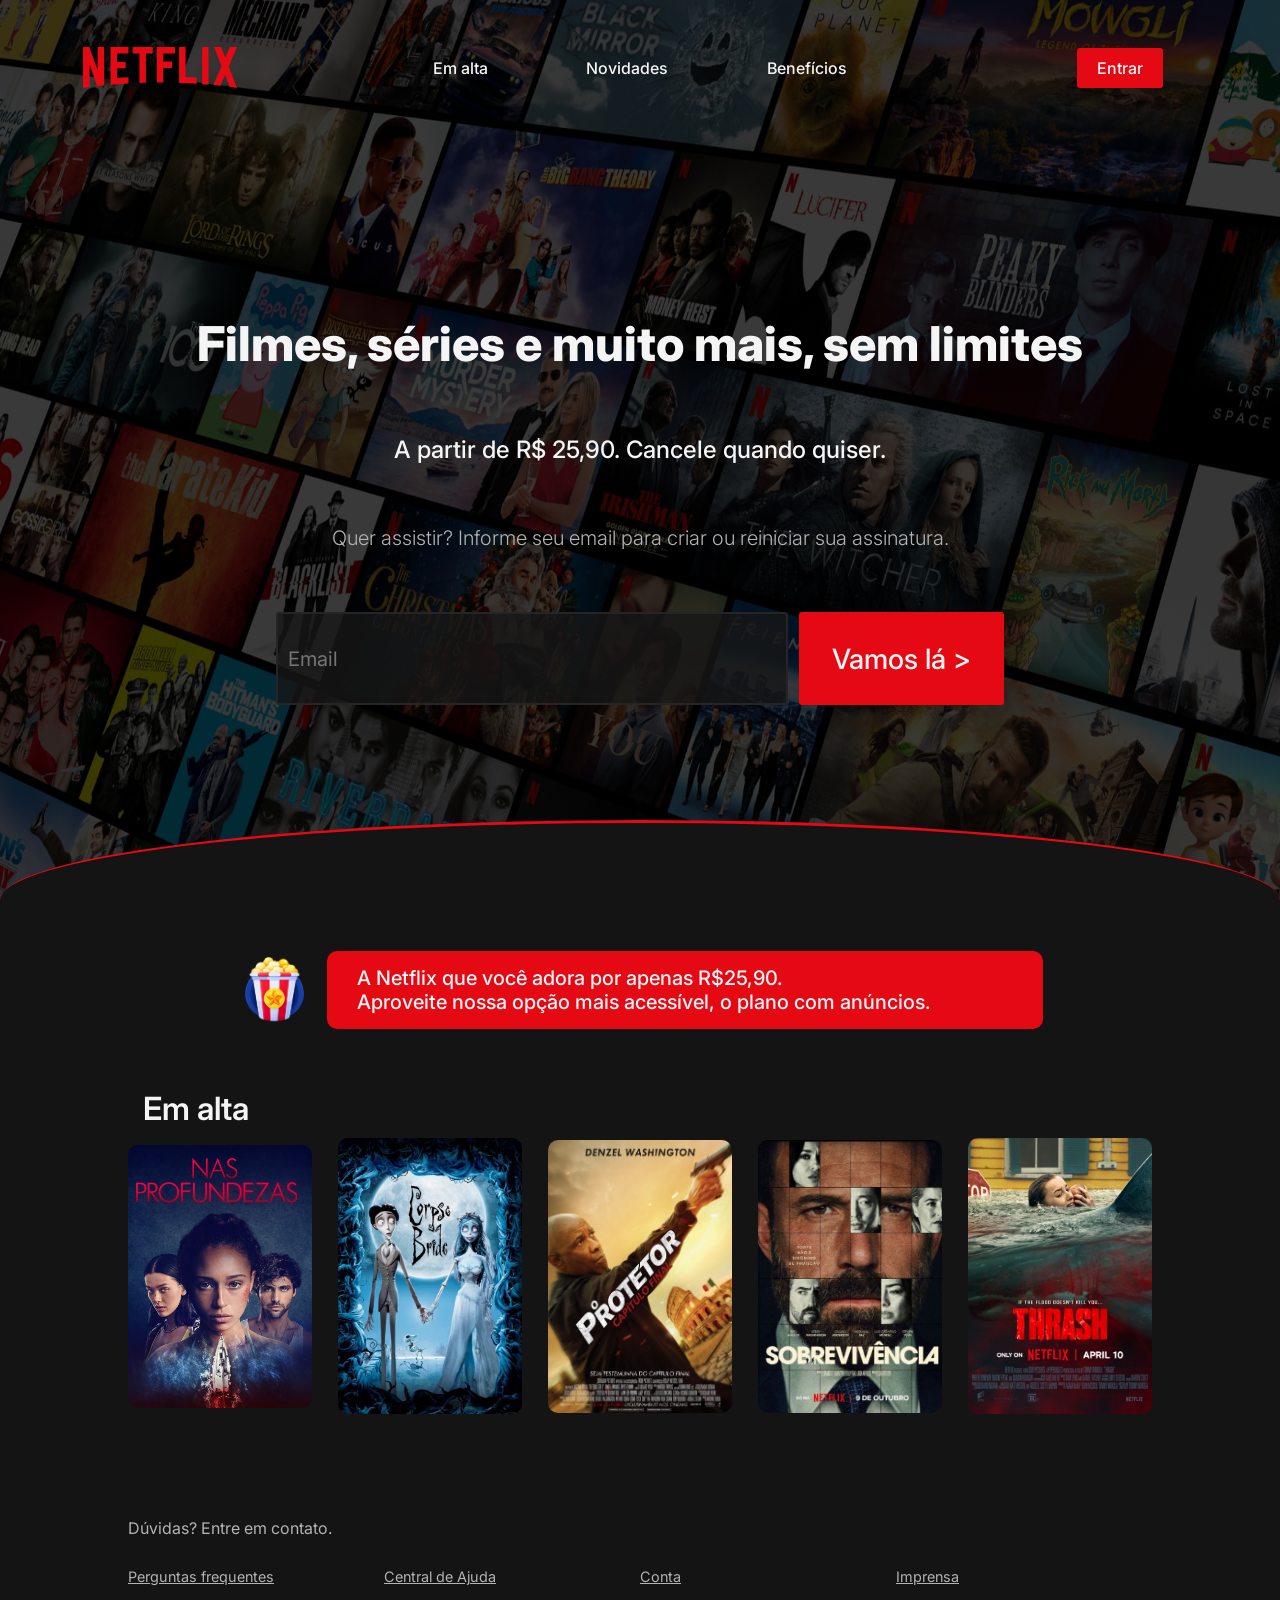
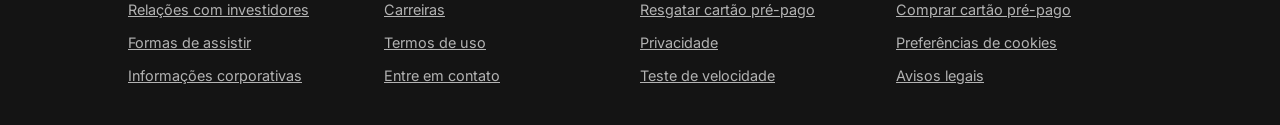
==== index.html @ dd80a3aa "feat: feita alterações na página home" ====
<!DOCTYPE html>
<html lang="pt-BR">
<head>
    <meta charset="UTF-8">
    <meta name="viewport" content="width=device-width, initial-scale=1.0">
    <link rel="stylesheet" href="/css/style.css">
    <link rel="preconnect" href="https://fonts.googleapis.com">
    <link rel="preconnect" href="https://fonts.gstatic.com" crossorigin>
    <link href="https://fonts.googleapis.com/css2?family=Inter:ital,opsz,wght@0,14..32,100..900;1,14..32,100..900&display=swap" rel="stylesheet">
    <title>Netflix - Filmes e séries online</title>
</head>
<body>
    <header>

            <!-- Logo da Netflix-->
            <a class="logo-netflix" href="/index.html">
                <img src="/assets/icons/logo-netflix.svg" alt="Netflix">
            </a>

            <!-- Seções da página -->
            <nav class="menu-de-navegacao">
                <ul>
                    <li>
                        <a class="fonte-inter" href="#em-alta">
                            Em alta
                        </a>
                    </li>
                    <li>
                        <a class="fonte-inter" href="#novidades">
                            Novidades
                        </a>
                    </li>
                    <li>
                        <a class="fonte-inter" href="#beneficios">
                            Benefícios
                        </a>
                    </li>
                </ul>
            </nav>

            <!-- Botão entrar-->
            <div class="entrar">
                <a class="fonte-inter" href="/pages/login.html">Entrar</a>
            </div>

    </header>

    <main>
        <section class="hero-section">

            <h1 class="fonte-inter">
                Filmes, séries e muito mais, sem limites
            </h1>

            <p class="fonte-inter hero-section__preco">
                A partir de R$ 25,90. Cancele quando quiser.
            </p>

            <p class="fonte-inter hero-section__chamada">
                Quer assistir? Informe seu email para criar ou reiniciar sua assinatura.
            </p>

            <form class="login">
                <input class="campo-email" type="email" aria-label="Email" placeholder="Email">
                <button class="campo-botao" type="submit">Vamos lá &gt;</button>
            </form>

        </section>

        <section id="em-alta">

            <div class="promocao">
                <img class="promocao__icon" src="/assets/images/pipoca.png" alt="">
                
                <div class="promocao__preco">
                    <p class="fonte-inter">
                        A Netflix que você adora por apenas R$25,90.
                    </p>
                    <p class="fonte-inter">
                        Aproveite nossa opção mais acessível, o plano com anúncios.
                    </p>
                </div>

            </div>

            <div class="filmes">

                <h2 class="fonte-inter"> 
                    Em alta
                </h2>

                <ul class="lista-filmes">

                    <li class="lista-filmes__filme">
                        <img src="/assets/images/nas-profundezas.jpg" alt="Nas Profundezas">
                    </li>

                    <li class="lista-filmes__filme">
                        <img src="/assets/images/noiva-cadaver.webp" alt="A Noiva Cadáver">
                    </li>

                    <li class="lista-filmes__filme">
                        <img src="/assets/images/o-protetor.jpg" alt="O Protetor">
                    </li>

                    <li class="lista-filmes__filme">
                        <img src="/assets/images/sobrevivencia.jpeg" alt="Sobrevivência">
                    </li>

                    <li class="lista-filmes__filme">
                        <img src="/assets/images/thrash.jpg" alt="Thrash">
                    </li>
                    
                </ul>

            </div>
        </section>
    </main>

    <footer class="rodape">

        <p class="fonte-inter rodape__contato">
            Dúvidas? Entre em contato.
        </p>

        <ul class="rodape__links">
            <li><a class="fonte-inter" href="">Perguntas frequentes</a></li>
            <li><a class="fonte-inter" href="">Central de Ajuda</a></li>
            <li><a class="fonte-inter" href="">Conta</a></li>
            <li><a class="fonte-inter" href="">Imprensa</a></li>
            <li><a class="fonte-inter" href="">Relações com investidores</a></li>
            <li><a class="fonte-inter" href="">Carreiras</a></li>
            <li><a class="fonte-inter" href="">Resgatar cartão pré-pago</a></li>
            <li><a class="fonte-inter" href="">Comprar cartão pré-pago</a></li>
            <li><a class="fonte-inter" href="">Formas de assistir</a></li>
            <li><a class="fonte-inter" href="">Termos de uso</a></li>
            <li><a class="fonte-inter" href="">Privacidade</a></li>
            <li><a class="fonte-inter" href="">Preferências de cookies</a></li>
            <li><a class="fonte-inter" href="">Informações corporativas</a></li>
            <li><a class="fonte-inter" href="">Entre em contato</a></li>
            <li><a class="fonte-inter" href="">Teste de velocidade</a></li>
            <li><a class="fonte-inter" href="">Avisos legais</a></li>
        </ul>

    </footer>
</body>
</html>
---- css/style.css ----
* {
    margin: 0;
    padding: 0;
    box-sizing: border-box;
}

body {
    /* Dimensões */
    min-height: 100vh;

    /* Estilos */
    background-color: rgba(20, 20, 20, 1);
    background-image: linear-gradient(rgba(0, 0, 0, 0.7), rgba(0, 0, 0, 0.7)), url(/assets/images/imagem-fundo-principal.jpg);
    background-size: 100% 100vh;
    background-position: top;
    background-repeat: no-repeat;
}

.fonte-inter {
  font-family: "Inter", sans-serif;
  font-optical-sizing: auto;
  font-style: normal;
}


/* ===== Header ===== */

header {
    /* Dimensões */
    width: 100%;
    height: 15vh;

    /* Posicionamento */
    display: flex;
    flex-direction: row;
    justify-content: space-around;
    align-items: center;

    /* Estilos */
    background-color: transparent

}

.logo-netflix {
    /* Dimensões */
    width: 15%;
    height: 100%;

    /* Posicionamento */
    display: flex;
    justify-content: center;
    align-items: center;

    /* Estilos */
    background-color: transparent
}

.logo-netflix img {
    /* Dimensões */
    width: 80%;
    height: 100%;
    object-fit: contain;
}

.menu-de-navegacao {
    /* Dimensões */
    width: 40%;
    height: 100%;

    /* Estilos */
    background-color: transparent
}

.menu-de-navegacao ul {
    /* Dimensões */
    width: 100%;
    height: 100%;

    /* Posicionamneto */
    display: flex;
    flex-direction: row;
    justify-content: space-around;
    align-items: center;

    /* Estilos */
    list-style: none;
}

.menu-de-navegacao li {
    /* Dimensões */
    width: auto;
    height: 50%;
    padding: 10px;

    /* Posicionamneto */
    display: flex;
    align-items: center;

    /* Estilos */
    border-radius: 3px;
    transition: background-color 0.5s ease;
}

.menu-de-navegacao a {
    /* Textos */
    text-decoration: none;
    color: #F5F5F5;
    font-weight: 500;

}
.menu-de-navegacao li:hover {
    /* Estilos */
    background-color: #F5F5F5;
}

.menu-de-navegacao li:hover a {
    /* Estilos */
    color: #E50914; 
}

.entrar {
    /* Dimensões */
    width: 15%;
    height: 100%;

    /* Posicionamento */
    display: flex;
    justify-content: center;
    align-items: center;

    /* Estilos */
    background-color: transparent
}

.entrar a {
    /* Dimensões */
    padding: 10px 20px;

    /* Textos */
    text-decoration: none;
    color: #F5F5F5;
    font-weight: 500;

    /* Estilos */
    border-radius: 3px;

    background-color: #E50914;
    transition: background-color 0.5s ease;
}

.entrar a:hover {
    background-color: #B80710;
}

/* ===== Main ===== */

/* hero-section */

.hero-section {
    /* Dimensões */
    width: 80%;
    height: 85vh;
    margin: 0 10%;
    padding: 5% 0 80px 0;

    /* Posicionamento */
    display: flex;
    flex-direction: column;
    justify-content: center;
    align-items: center;
    gap: 10%;
}

.hero-section h1 {
    /* Textos */
    font-size: 3em;
    text-align: justify;
    color: #F5F5F5;
    font-weight: 800;
}

.hero-section__preco {
    /* Textos */
    font-size: 1.5em;
    text-align: justify;
    color: #F5F5F5;
    font-weight: 500;
}

.hero-section__chamada {
    /* Textos */
    font-size: 1.25em;
    text-align: justify;
    color: #B3B3B3;
    font-weight: 300;
}

.login {
    /* Dimensões */
    width: 100%;
    height: 15%;
    margin: 0 10%;

    /* Posicionamento */
    display: flex;
    flex-direction: row;
    align-items: center;
    justify-content: center;
    gap: 1%;

}

.campo-email {
    /* Dimensões*/
    width: 50%;
    height: 100%;
    padding: 10px;

    /* Textos */
    font-family: "Inter", sans-serif;
    font-optical-sizing: auto;
    font-style: normal;
    font-size: 1.25em;
    color: #F5F5F5;


    /* Estilos */
    background-color: rgba(23, 23, 23, 0.811);
    border-radius: 3px;
    border: solid 2px rgb(37, 37, 37); 
}

.campo-botao {
    /* Dimensões*/
    width: 20%;
    height: 100%;
    padding: 10px;

    /* Textos */
    font-family: "Inter", sans-serif;
    font-optical-sizing: auto;
    font-style: normal;
    font-size: 1.75em;
    font-weight: 500;
    color: #F5F5F5;

    /* Estilos */
    background-color: #E50914;
    border-radius: 3px;
    border: none;
    cursor: pointer;
    transition: background-color 0.5s ease;
}

.campo-botao:hover {
    background-color: #B80710;
}

/* em-alta */
#em-alta {
    /* Dimensões */
    width: 100%;
    height: 100%;
    margin-top: -80px;
    padding-top: 10%;

    /* Posicionamento */
    display: flex;
    flex-direction: column;
    align-items: center;
    gap: 15%;

    /* Estilos */
    background-color: rgba(20, 20, 20, 1);
    border-radius: 50% 50% 0 0 / 80px 80px 0 0;
    border-top: 3px solid #E50914;
}

.promocao {
    /* Dimensões */
    width: 80%;
    height: 20%;
    margin-bottom: 50px;

    /* Posicionamento */
    display: flex;
    flex-direction: row;
    justify-content: center;
    align-items: center;
    gap: 15px;

    /* Estilos */
    transition: transform 0.5s ease, background-color 0.5s ease;
    border: none;
}

.promocao:hover {
    /* Estilos */
    transform: scale(1.10);
}

.promocao:hover .promocao__preco{
    background-color: #B80710;
}

.promocao__icon {
    /* Dimesnões */
    width: 75px;
    height: auto;
    object-fit: contain;
}

.promocao__preco {
    /* Dimensões */
    width: 70%;
    height: 100%;
    padding: 15px 30px;

    /* Textos */
    font-size: 1.25em;
    font-weight: 500;
    color: #F5F5F5;

    /* Estilos */
    transition: background-color 0.5s ease;
    border-radius: 10px;
    background-color: #E50914;
}

.filmes {
    /* Dimensões */
    width: 80%;
    height: 70%;

    /* Posicionamento */
    display: flex;
    flex-direction: column;
    justify-content: space-between; 
}

.filmes h2 {
    /* Dimensões */
    padding: 10px 15px;

    /* Textos */
    font-size: 2em;
    font-weight: 600;
    color: #F5F5F5;
}

.lista-filmes {
    /* Dimensões */
    width: 100%;
    height: 75%;
    margin-bottom: 20px;

    /* Posicionamento*/
    display: flex;
    flex-direction: row;
    justify-content: space-between;
    align-items: center;

    /* Estilos */
    list-style: none;
}

.lista-filmes__filme {
    /* Dimensões */
    width: 18%;
    height: 100%;

    /* Estilos */
    border-radius: 3px;
    transition: transform 0.5s ease, box-shadow 0.5s ease;
}

.lista-filmes__filme img {
    /* Dimensões */
    width: 100%;
    height: 100%;
    object-fit: cover;

    /* Estilos*/
    border-radius: 10px;
    transition: transform 0.5s ease;
}

.lista-filmes__filme:hover {
    /* Estilos */
    transform: scale(1.10);
    box-shadow: 0 10px 20px rgba(0, 0, 0, 0.5);
}

/* ===== Footer ===== */

.rodape {
    /* Dimensões */
    width: 100%;
    padding: 80px 10% 40px 10%;

    /* Posicionamento */
    display: flex;
    flex-direction: column;
    gap: 30px;

    /* Estilos */
    background-color: rgba(20, 20, 20, 1);
}

.rodape__contato {
    /* Textos */
    font-size: 1em;
    color: #B3B3B3;
}

.rodape__links {
    /* Dimensões */
    width: 100%;

    /* Posicionamento */
    display: flex;
    flex-direction: row;
    flex-wrap: wrap;
    row-gap: 15px;

    /* Estilos */
    list-style: none;
}

.rodape__links li {
    /* Dimensões */
    width: 25%;
}

.rodape__links a {
    /* Textos */
    font-size: 0.9em;
    text-decoration: underline;
    color: #B3B3B3;
    transition: color 0.5s ease;
}

.rodape__links a:hover {
    /* Estilos */
    color: #F5F5F5;
}
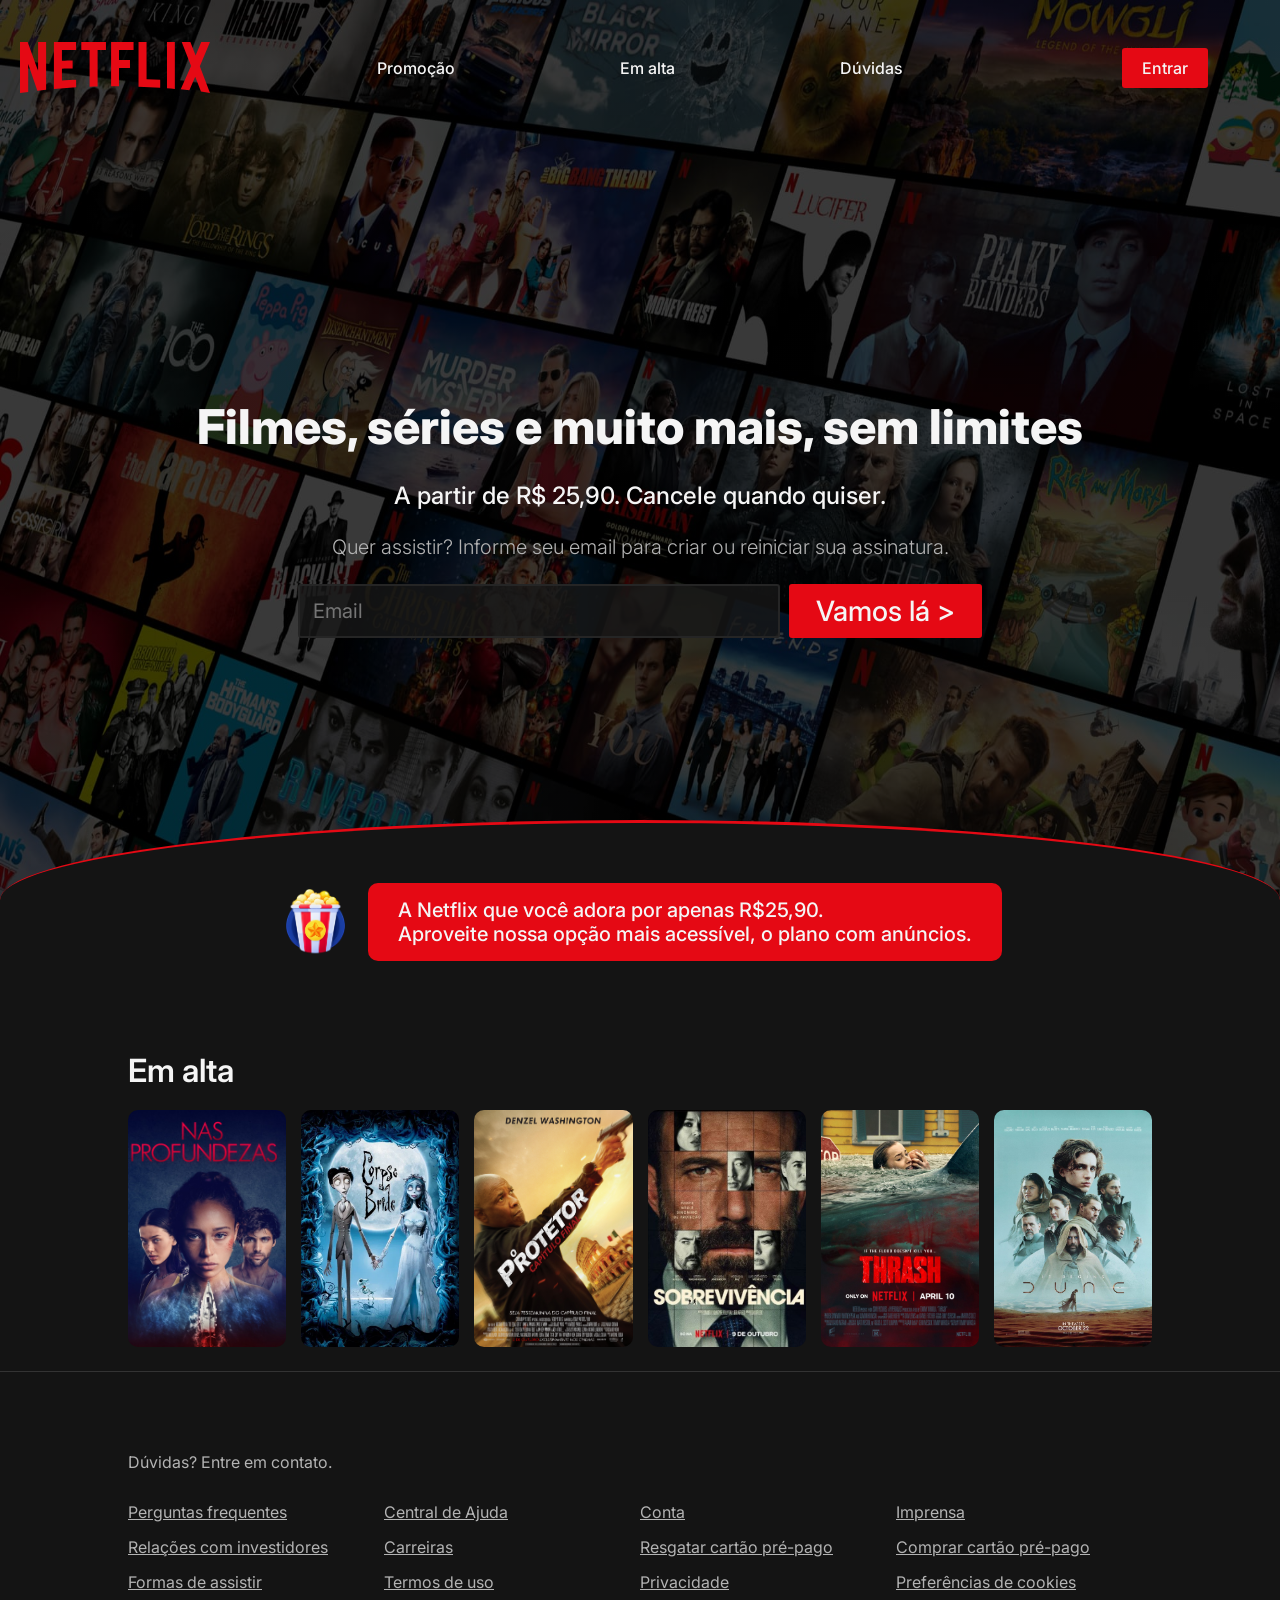
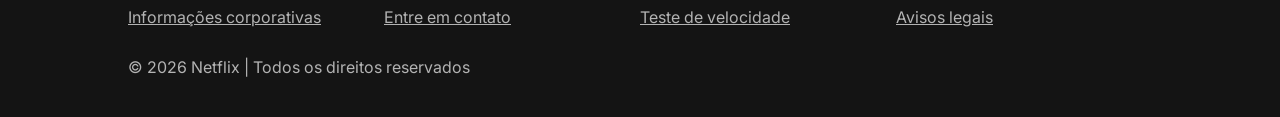
==== commit 3b34aace: "feat: revisão no index e login" ====
--- a/index.html
+++ b/index.html
@@ -3,36 +3,37 @@
 <head>
     <meta charset="UTF-8">
     <meta name="viewport" content="width=device-width, initial-scale=1.0">
-    <link rel="stylesheet" href="/css/style.css">
+    <link rel="stylesheet" href="css/base.css">
+    <link rel="stylesheet" href="css/style.css">
     <link rel="preconnect" href="https://fonts.googleapis.com">
     <link rel="preconnect" href="https://fonts.gstatic.com" crossorigin>
     <link href="https://fonts.googleapis.com/css2?family=Inter:ital,opsz,wght@0,14..32,100..900;1,14..32,100..900&display=swap" rel="stylesheet">
-    <title>Netflix - Filmes e séries online</title>
+    <title>Netflix | Filmes e séries online</title>
 </head>
 <body>
     <header>
 
             <!-- Logo da Netflix-->
-            <a class="logo-netflix" href="/index.html">
-                <img src="/assets/icons/logo-netflix.svg" alt="Netflix">
+            <a class="logo-netflix" href="index.html">
+                <img src="assets/icons/logo-netflix.svg" alt="Netflix">
             </a>
 
             <!-- Seções da página -->
             <nav class="menu-de-navegacao">
                 <ul>
                     <li>
+                        <a class="fonte-inter" href="#promocao">
+                            Promoção
+                        </a>
+                    </li>
+                    <li>
                         <a class="fonte-inter" href="#em-alta">
                             Em alta
                         </a>
                     </li>
                     <li>
-                        <a class="fonte-inter" href="#novidades">
-                            Novidades
-                        </a>
-                    </li>
-                    <li>
-                        <a class="fonte-inter" href="#beneficios">
-                            Benefícios
+                        <a class="fonte-inter" href="#duvidas">
+                            Dúvidas
                         </a>
                     </li>
                 </ul>
@@ -40,7 +41,7 @@
 
             <!-- Botão entrar-->
             <div class="entrar">
-                <a class="fonte-inter" href="/pages/login.html">Entrar</a>
+                <a class="fonte-inter" href="pages/login.html">Entrar</a>
             </div>
 
     </header>
@@ -67,9 +68,9 @@
 
         </section>
 
-        <section id="em-alta">
+        <section class="catalogo">
 
-            <div class="promocao">
+            <div class="promocao" id="promocao">
                 <img class="promocao__icon" src="/assets/images/pipoca.png" alt="">
                 
                 <div class="promocao__preco">
@@ -83,7 +84,7 @@
 
             </div>
 
-            <div class="filmes">
+            <div class="filmes" id="em-alta">
 
                 <h2 class="fonte-inter"> 
                     Em alta
@@ -92,23 +93,27 @@
                 <ul class="lista-filmes">
 
                     <li class="lista-filmes__filme">
-                        <img src="/assets/images/nas-profundezas.jpg" alt="Nas Profundezas">
+                        <img src="/assets/images/poster-vertical/nas-profundezas.jpg" alt="Nas Profundezas">
                     </li>
 
                     <li class="lista-filmes__filme">
-                        <img src="/assets/images/noiva-cadaver.webp" alt="A Noiva Cadáver">
+                        <img src="/assets/images/poster-vertical/noiva-cadaver.webp" alt="A Noiva Cadáver">
                     </li>
 
                     <li class="lista-filmes__filme">
-                        <img src="/assets/images/o-protetor.jpg" alt="O Protetor">
+                        <img src="/assets/images/poster-vertical/o-protetor.jpg" alt="O Protetor">
                     </li>
 
                     <li class="lista-filmes__filme">
-                        <img src="/assets/images/sobrevivencia.jpeg" alt="Sobrevivência">
+                        <img src="/assets/images/poster-vertical/sobrevivencia.jpeg" alt="Sobrevivência">
                     </li>
 
                     <li class="lista-filmes__filme">
-                        <img src="/assets/images/thrash.jpg" alt="Thrash">
+                        <img src="/assets/images/poster-vertical/thrash.jpg" alt="Thrash">
+                    </li>
+
+                    <li class="lista-filmes__filme">
+                        <img src="/assets/images/poster-vertical/duna.jpeg" alt="Duna">
                     </li>
                     
                 </ul>
@@ -117,30 +122,32 @@
         </section>
     </main>
 
-    <footer class="rodape">
+    <footer class="rodape" id="duvidas">
 
         <p class="fonte-inter rodape__contato">
             Dúvidas? Entre em contato.
         </p>
 
         <ul class="rodape__links">
-            <li><a class="fonte-inter" href="">Perguntas frequentes</a></li>
-            <li><a class="fonte-inter" href="">Central de Ajuda</a></li>
-            <li><a class="fonte-inter" href="">Conta</a></li>
-            <li><a class="fonte-inter" href="">Imprensa</a></li>
-            <li><a class="fonte-inter" href="">Relações com investidores</a></li>
-            <li><a class="fonte-inter" href="">Carreiras</a></li>
-            <li><a class="fonte-inter" href="">Resgatar cartão pré-pago</a></li>
-            <li><a class="fonte-inter" href="">Comprar cartão pré-pago</a></li>
-            <li><a class="fonte-inter" href="">Formas de assistir</a></li>
-            <li><a class="fonte-inter" href="">Termos de uso</a></li>
-            <li><a class="fonte-inter" href="">Privacidade</a></li>
-            <li><a class="fonte-inter" href="">Preferências de cookies</a></li>
-            <li><a class="fonte-inter" href="">Informações corporativas</a></li>
-            <li><a class="fonte-inter" href="">Entre em contato</a></li>
-            <li><a class="fonte-inter" href="">Teste de velocidade</a></li>
-            <li><a class="fonte-inter" href="">Avisos legais</a></li>
+            <li><a class="fonte-inter" href="#">Perguntas frequentes</a></li>
+            <li><a class="fonte-inter" href="#">Central de Ajuda</a></li>
+            <li><a class="fonte-inter" href="#">Conta</a></li>
+            <li><a class="fonte-inter" href="#">Imprensa</a></li>
+            <li><a class="fonte-inter" href="#">Relações com investidores</a></li>
+            <li><a class="fonte-inter" href="#">Carreiras</a></li>
+            <li><a class="fonte-inter" href="#">Resgatar cartão pré-pago</a></li>
+            <li><a class="fonte-inter" href="#">Comprar cartão pré-pago</a></li>
+            <li><a class="fonte-inter" href="#">Formas de assistir</a></li>
+            <li><a class="fonte-inter" href="#">Termos de uso</a></li>
+            <li><a class="fonte-inter" href="#">Privacidade</a></li>
+            <li><a class="fonte-inter" href="#">Preferências de cookies</a></li>
+            <li><a class="fonte-inter" href="#">Informações corporativas</a></li>
+            <li><a class="fonte-inter" href="#">Entre em contato</a></li>
+            <li><a class="fonte-inter" href="#">Teste de velocidade</a></li>
+            <li><a class="fonte-inter" href="#">Avisos legais</a></li>
         </ul>
+
+        <p class="fonte-inter rodape__copyright">© 2026 Netflix | Todos os direitos reservados</p>
 
     </footer>
 </body>
--- a/css/base.css
+++ b/css/base.css
@@ -0,0 +1,155 @@
+/* ===== Reset ===== */
+
+* {
+    margin: 0;
+    padding: 0;
+    box-sizing: border-box;
+}
+
+/* ===== Corpo da página ===== */
+
+body {
+    /* Textos */
+    font-family: "Inter", sans-serif;
+    font-optical-sizing: auto;
+    color: #F5F5F5;
+
+    /* Estilos */
+    background-color: #141414;
+}
+
+/* ===== Logo (usada no header de todas as páginas) ===== */
+
+.logo-netflix {
+    /* Dimensões */
+    width: 18%;
+    height: 100%;
+    padding: 30px 20px;
+
+    /* Posicionamento */
+    display: flex;
+    justify-content: center;
+    align-items: center;
+
+    /* Estilos */
+    background-color: transparent;
+}
+
+.logo-netflix img {
+    /* Dimensões */
+    width: 100%;
+    height: 100%;
+    object-fit: contain;
+}
+
+/* ===== Botões ===== */
+
+.botao {
+    /* Dimensões */
+    padding: 12px 20px;
+
+    /* Textos */
+    font-family: inherit;
+    font-size: 1rem;
+    font-weight: 600;
+    text-align: center;
+    text-decoration: none;
+    color: #F5F5F5;
+
+    /* Estilos */
+    border: none;
+    border-radius: 5px;
+    cursor: pointer;
+    transition: background-color 0.3s ease;
+}
+
+.botao--vermelho {
+    background-color: #E50914;
+}
+
+.botao--vermelho:hover {
+    background-color: #B80710;
+}
+
+.botao--cinza {
+    background-color: rgba(113, 113, 113, 0.6);
+}
+
+.botao--cinza:hover {
+    background-color: rgba(198, 197, 197, 0.6);
+}
+
+/* ===== Campos de formulário ===== */
+
+.campo {
+    /* Dimensões */
+    padding: 12px 10px;
+
+    /* Textos */
+    font-family: inherit;
+    font-size: 1rem;
+    color: #F5F5F5;
+
+    /* Estilos */
+    background-color: transparent;
+    border: solid 2px rgb(37, 37, 37);
+    border-radius: 5px;
+    transition: border-color 0.3s ease;
+}
+
+.campo:focus {
+    border-color: #F5F5F5;
+}
+
+/* ===== Rodapé ===== */
+
+.rodape {
+    /* Dimensões */
+    padding: 80px 10% 40px 10%;
+
+    /* Posicionamento */
+    display: flex;
+    flex-direction: column;
+    gap: 30px;
+
+    /* Estilos */
+    background-color: #141414;
+    border-top: 1px solid #333333;
+}
+
+.rodape__contato,
+.rodape__copyright {
+    /* Textos */
+    font-size: 1rem;
+    color: #B3B3B3;
+}
+
+.rodape__links {
+    /* Posicionamento */
+    display: flex;
+    flex-wrap: wrap;
+    row-gap: 15px;
+
+    /* Estilos */
+    list-style: none;
+}
+
+.rodape__links li {
+    /* Dimensões */
+    width: 25%;
+}
+
+.rodape__links a {
+    /* Textos */
+    font-size: 1rem;
+    color: #B3B3B3;
+
+    /* Estilos */
+    transition: color 0.3s ease;
+}
+
+.rodape__links a:hover,
+.rodape__links a:focus-visible {
+    /* Estilos */
+    color: #F5F5F5;
+}
--- a/css/style.css
+++ b/css/style.css
@@ -2,6 +2,10 @@
     margin: 0;
     padding: 0;
     box-sizing: border-box;
+}
+
+html {
+    scroll-behavior: smooth; /* Rolagem suave */
 }
 
 body {
@@ -33,94 +37,86 @@
     /* Posicionamento */
     display: flex;
     flex-direction: row;
+    justify-content: space-between;
+    align-items: center;
+
+    /* Estilos */
+    background-color: transparent;
+
+}
+
+.logo-netflix {
+    /* Dimensões */
+    width: 18%;
+    height: 100%;
+    padding: 30px 20px;
+
+    /* Posicionamento */
+    display: flex;
+    justify-content: center;
+    align-items: center;
+
+    /* Estilos */
+    background-color: transparent;
+}
+
+.logo-netflix img {
+    /* Dimensões */
+    width: 100%;
+    height: 100%;
+    object-fit: contain;
+}
+
+.menu-de-navegacao {
+    /* Dimensões */
+    width: 54%;
+    height: 100%;
+
+    /* Estilos */
+    background-color: transparent;
+}
+
+.menu-de-navegacao ul {
+    /* Dimensões */
+    width: 100%;
+    height: 100%;
+
+    /* Posicionamneto */
+    display: flex;
+    flex-direction: row;
     justify-content: space-around;
     align-items: center;
 
     /* Estilos */
-    background-color: transparent
-
-}
-
-.logo-netflix {
-    /* Dimensões */
-    width: 15%;
-    height: 100%;
-
-    /* Posicionamento */
-    display: flex;
-    justify-content: center;
-    align-items: center;
-
-    /* Estilos */
-    background-color: transparent
-}
-
-.logo-netflix img {
-    /* Dimensões */
-    width: 80%;
-    height: 100%;
-    object-fit: contain;
-}
-
-.menu-de-navegacao {
-    /* Dimensões */
-    width: 40%;
-    height: 100%;
-
-    /* Estilos */
-    background-color: transparent
-}
-
-.menu-de-navegacao ul {
-    /* Dimensões */
-    width: 100%;
-    height: 100%;
-
-    /* Posicionamneto */
-    display: flex;
-    flex-direction: row;
-    justify-content: space-around;
-    align-items: center;
-
-    /* Estilos */
     list-style: none;
 }
 
-.menu-de-navegacao li {
-    /* Dimensões */
-    width: auto;
-    height: 50%;
+.menu-de-navegacao a {
+    /* Dimensões */
     padding: 10px;
 
-    /* Posicionamneto */
-    display: flex;
-    align-items: center;
-
-    /* Estilos */
+    /* Posicionamento */
+    display: block;
+
+    /* Textos */
+    text-decoration: none;
+    font-weight: 500;
+    
+    /* Estilos*/
+    color: #F5F5F5;
     border-radius: 3px;
     transition: background-color 0.5s ease;
 }
 
-.menu-de-navegacao a {
-    /* Textos */
-    text-decoration: none;
-    color: #F5F5F5;
-    font-weight: 500;
-
-}
-.menu-de-navegacao li:hover {
-    /* Estilos */
+.menu-de-navegacao a:hover {
+    /* Estilos */
+    color: #E50914; 
     background-color: #F5F5F5;
 }
 
-.menu-de-navegacao li:hover a {
-    /* Estilos */
-    color: #E50914; 
-}
-
 .entrar {
     /* Dimensões */
-    width: 15%;
+    width: 18%;
     height: 100%;
 
     /* Posicionamento */
@@ -129,7 +125,7 @@
     align-items: center;
 
     /* Estilos */
-    background-color: transparent
+    background-color: transparent;
 }
 
 .entrar a {
@@ -159,38 +155,35 @@
 .hero-section {
     /* Dimensões */
     width: 80%;
-    height: 85vh;
+    min-height: 85vh;
     margin: 0 10%;
-    padding: 5% 0 80px 0;
+    padding: 50px 30px;
 
     /* Posicionamento */
     display: flex;
     flex-direction: column;
     justify-content: center;
     align-items: center;
-    gap: 10%;
+    gap: 25px;
 }
 
 .hero-section h1 {
     /* Textos */
-    font-size: 3em;
-    text-align: justify;
+    font-size: 3rem; 
     color: #F5F5F5;
     font-weight: 800;
 }
 
 .hero-section__preco {
     /* Textos */
-    font-size: 1.5em;
-    text-align: justify;
+    font-size: 1.5rem;
     color: #F5F5F5;
     font-weight: 500;
 }
 
 .hero-section__chamada {
     /* Textos */
-    font-size: 1.25em;
-    text-align: justify;
+    font-size: 1.25rem;
     color: #B3B3B3;
     font-weight: 300;
 }
@@ -199,7 +192,7 @@
     /* Dimensões */
     width: 100%;
     height: 15%;
-    margin: 0 10%;
+    max-width: 1000px;
 
     /* Posicionamento */
     display: flex;
@@ -214,15 +207,14 @@
     /* Dimensões*/
     width: 50%;
     height: 100%;
-    padding: 10px;
+    padding: 13px;
 
     /* Textos */
     font-family: "Inter", sans-serif;
     font-optical-sizing: auto;
     font-style: normal;
-    font-size: 1.25em;
-    color: #F5F5F5;
-
+    font-size: 1.25rem;
+    color: #F5F5F5;
 
     /* Estilos */
     background-color: rgba(23, 23, 23, 0.811);
@@ -256,19 +248,19 @@
     background-color: #B80710;
 }
 
-/* em-alta */
-#em-alta {
+/* catalogo */
+.catalogo {
     /* Dimensões */
     width: 100%;
     height: 100%;
     margin-top: -80px;
-    padding-top: 10%;
+    padding-top: 60px;
 
     /* Posicionamento */
     display: flex;
     flex-direction: column;
     align-items: center;
-    gap: 15%;
+    gap: 30px;
 
     /* Estilos */
     background-color: rgba(20, 20, 20, 1);
@@ -279,7 +271,6 @@
 .promocao {
     /* Dimensões */
     width: 80%;
-    height: 20%;
     margin-bottom: 50px;
 
     /* Posicionamento */
@@ -291,7 +282,6 @@
 
     /* Estilos */
     transition: transform 0.5s ease, background-color 0.5s ease;
-    border: none;
 }
 
 .promocao:hover {
@@ -312,8 +302,7 @@
 
 .promocao__preco {
     /* Dimensões */
-    width: 70%;
-    height: 100%;
+    display: 1;
     padding: 15px 30px;
 
     /* Textos */
@@ -330,17 +319,16 @@
 .filmes {
     /* Dimensões */
     width: 80%;
-    height: 70%;
 
     /* Posicionamento */
     display: flex;
     flex-direction: column;
-    justify-content: space-between; 
+    gap: 10px;
 }
 
 .filmes h2 {
     /* Dimensões */
-    padding: 10px 15px;
+    padding: 10px 0;
 
     /* Textos */
     font-size: 2em;
@@ -351,14 +339,12 @@
 .lista-filmes {
     /* Dimensões */
     width: 100%;
-    height: 75%;
     margin-bottom: 20px;
 
     /* Posicionamento*/
     display: flex;
     flex-direction: row;
-    justify-content: space-between;
-    align-items: center;
+    gap: 15px;
 
     /* Estilos */
     list-style: none;
@@ -366,23 +352,21 @@
 
 .lista-filmes__filme {
     /* Dimensões */
-    width: 18%;
-    height: 100%;
-
-    /* Estilos */
-    border-radius: 3px;
+    flex: 1;
+
+    /* Estilos */
+    border-radius: 10px;
     transition: transform 0.5s ease, box-shadow 0.5s ease;
 }
 
 .lista-filmes__filme img {
     /* Dimensões */
     width: 100%;
-    height: 100%;
+    aspect-ratio: 2 / 3; /* Gera a dimensão de imagem retrato*/
     object-fit: cover;
 
     /* Estilos*/
     border-radius: 10px;
-    transition: transform 0.5s ease;
 }
 
 .lista-filmes__filme:hover {
@@ -409,7 +393,7 @@
 
 .rodape__contato {
     /* Textos */
-    font-size: 1em;
+    font-size: 1rem;
     color: #B3B3B3;
 }
 
@@ -434,14 +418,21 @@
 
 .rodape__links a {
     /* Textos */
-    font-size: 0.9em;
+    font-size: 1rem;
     text-decoration: underline;
     color: #B3B3B3;
     transition: color 0.5s ease;
 }
 
+.rodape p {
+    /* Textos */
+    font-size: 1rem;
+    color: #B3B3B3;
+    transition: color 0.5s ease;
+}
+
+
 .rodape__links a:hover {
     /* Estilos */
     color: #F5F5F5;
-}
-
+}
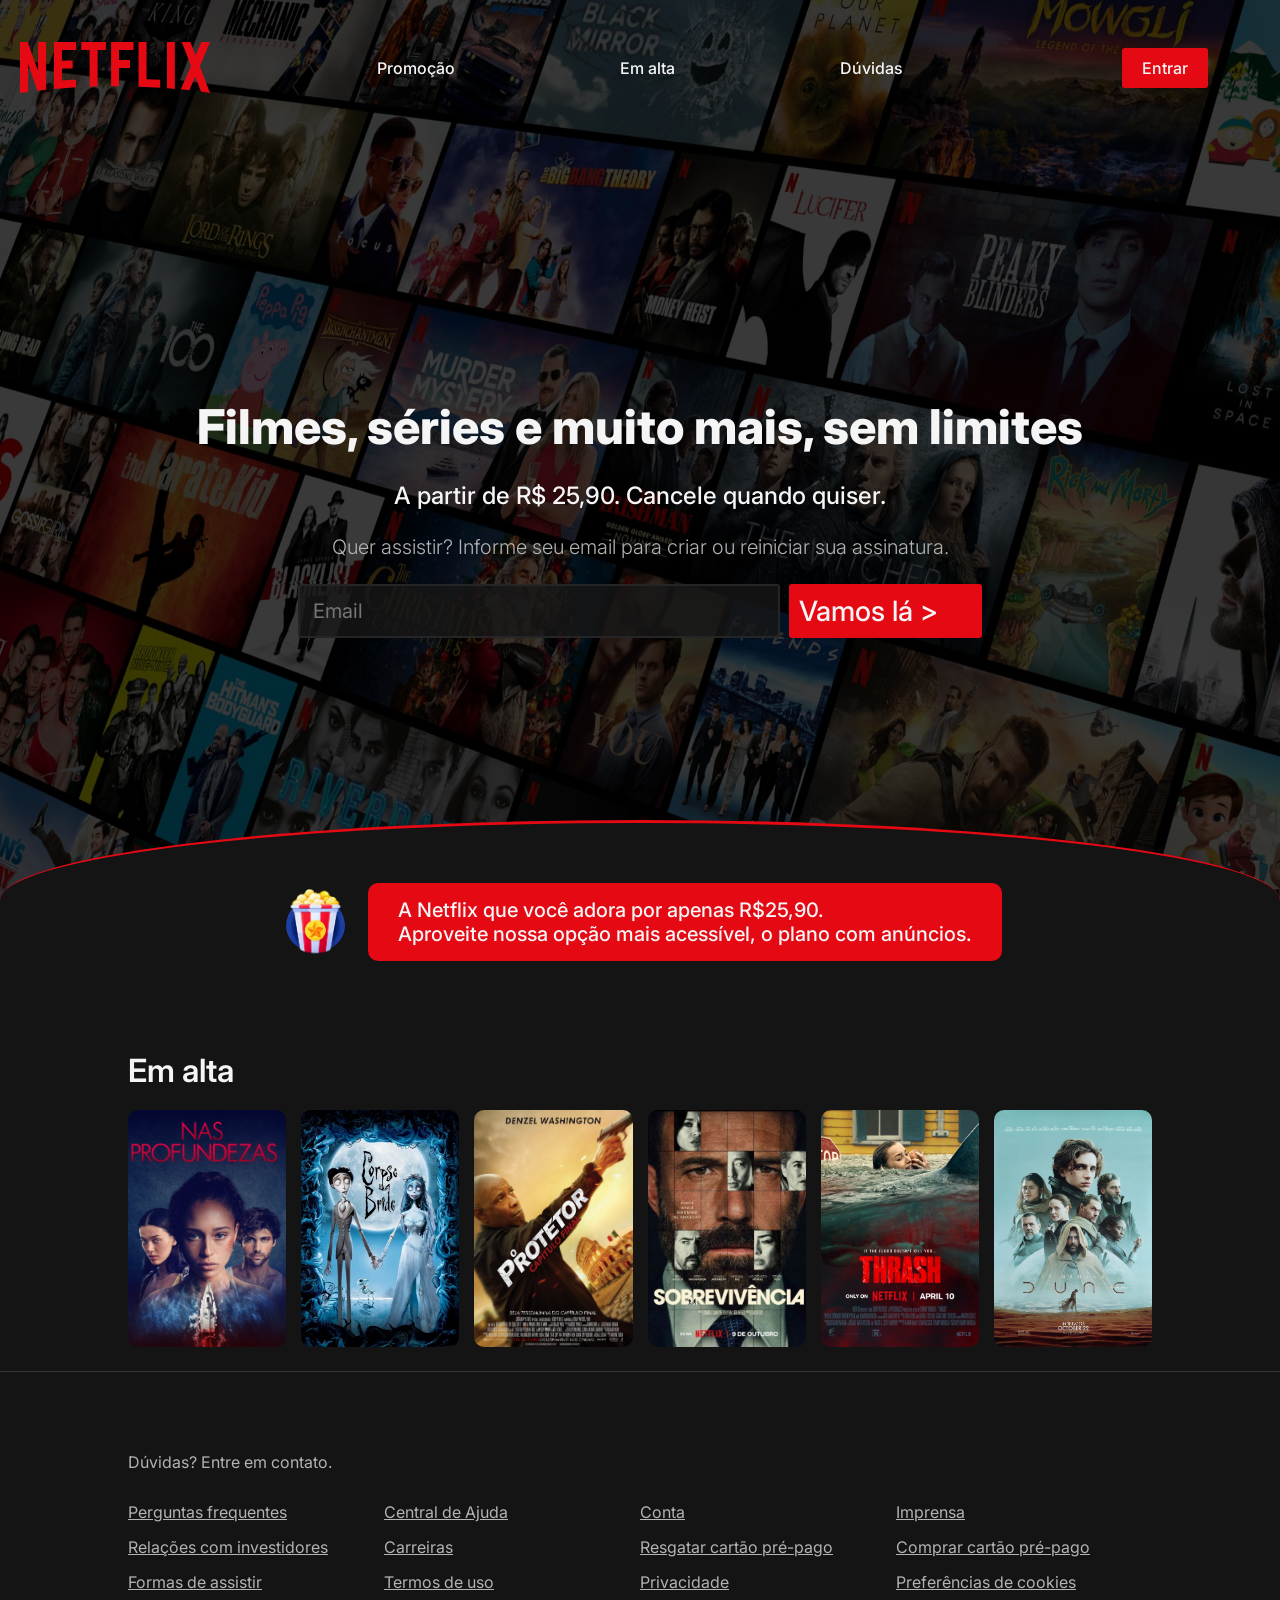
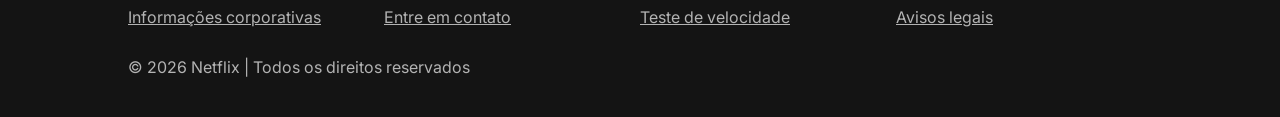
==== commit d5767d91: "Finaliza versão desktop" ====
--- a/index.html
+++ b/index.html
@@ -3,7 +3,6 @@
 <head>
     <meta charset="UTF-8">
     <meta name="viewport" content="width=device-width, initial-scale=1.0">
-    <link rel="stylesheet" href="css/base.css">
     <link rel="stylesheet" href="css/style.css">
     <link rel="preconnect" href="https://fonts.googleapis.com">
     <link rel="preconnect" href="https://fonts.gstatic.com" crossorigin>
@@ -63,7 +62,7 @@
 
             <form class="login">
                 <input class="campo-email" type="email" aria-label="Email" placeholder="Email">
-                <button class="campo-botao" type="submit">Vamos lá &gt;</button>
+                <a class="campo-botao" href="pages/login.html">Vamos lá &gt;</a>
             </form>
 
         </section>
@@ -71,7 +70,7 @@
         <section class="catalogo">
 
             <div class="promocao" id="promocao">
-                <img class="promocao__icon" src="/assets/images/pipoca.png" alt="">
+                <img class="promocao__icon" src="assets/images/pipoca.png" alt="">
                 
                 <div class="promocao__preco">
                     <p class="fonte-inter">
@@ -93,27 +92,27 @@
                 <ul class="lista-filmes">
 
                     <li class="lista-filmes__filme">
-                        <img src="/assets/images/poster-vertical/nas-profundezas.jpg" alt="Nas Profundezas">
+                        <img src="assets/images/poster-vertical/nas-profundezas.jpg" alt="Nas Profundezas">
                     </li>
 
                     <li class="lista-filmes__filme">
-                        <img src="/assets/images/poster-vertical/noiva-cadaver.webp" alt="A Noiva Cadáver">
+                        <img src="assets/images/poster-vertical/noiva-cadaver.webp" alt="A Noiva Cadáver">
                     </li>
 
                     <li class="lista-filmes__filme">
-                        <img src="/assets/images/poster-vertical/o-protetor.jpg" alt="O Protetor">
+                        <img src="assets/images/poster-vertical/o-protetor.jpg" alt="O Protetor">
                     </li>
 
                     <li class="lista-filmes__filme">
-                        <img src="/assets/images/poster-vertical/sobrevivencia.jpeg" alt="Sobrevivência">
+                        <img src="assets/images/poster-vertical/sobrevivencia.jpeg" alt="Sobrevivência">
                     </li>
 
                     <li class="lista-filmes__filme">
-                        <img src="/assets/images/poster-vertical/thrash.jpg" alt="Thrash">
+                        <img src="assets/images/poster-vertical/thrash.jpg" alt="Thrash">
                     </li>
 
                     <li class="lista-filmes__filme">
-                        <img src="/assets/images/poster-vertical/duna.jpeg" alt="Duna">
+                        <img src="assets/images/poster-vertical/duna.jpeg" alt="Duna">
                     </li>
                     
                 </ul>
--- a/css/style.css
+++ b/css/style.css
@@ -1,9 +1,169 @@
+/* ===== Reset ===== */
+
 * {
     margin: 0;
     padding: 0;
     box-sizing: border-box;
 }
 
+/* ===== Corpo da página ===== */
+
+body {
+    /* Textos */
+    font-family: "Inter", sans-serif;
+    font-optical-sizing: auto;
+    color: #F5F5F5;
+
+    /* Estilos */
+    background-color: #141414;
+}
+
+a {
+    /* Estilos */
+    text-decoration: none;
+    color: #F5F5F5;
+}
+
+/* ===== Logo (usada no header de todas as páginas) ===== */
+
+.logo-netflix {
+    /* Dimensões */
+    width: 18%;
+    height: 100%;
+    padding: 30px 20px;
+
+    /* Posicionamento */
+    display: flex;
+    justify-content: center;
+    align-items: center;
+
+    /* Estilos */
+    background-color: transparent;
+}
+
+.logo-netflix img {
+    /* Dimensões */
+    width: 100%;
+    height: 100%;
+    object-fit: contain;
+}
+
+/* ===== Botões ===== */
+
+.botao {
+    /* Dimensões */
+    padding: 12px 20px;
+
+    /* Textos */
+    font-family: inherit;
+    font-size: 1rem;
+    font-weight: 600;
+    text-align: center;
+    text-decoration: none;
+    color: #F5F5F5;
+
+    /* Estilos */
+    border: none;
+    border-radius: 5px;
+    cursor: pointer;
+    transition: background-color 0.5s ease;
+}
+
+.botao--vermelho {
+    background-color: #E50914;
+}
+
+.botao--vermelho:hover {
+    background-color: #B80710;
+}
+
+.botao--cinza {
+    background-color: rgba(113, 113, 113, 0.6);
+}
+
+.botao--cinza:hover {
+    background-color: rgba(198, 197, 197, 0.6);
+}
+
+/* ===== Campos de formulário ===== */
+
+.campo {
+    /* Dimensões */
+    padding: 12px 10px;
+
+    /* Textos */
+    font-size: 1rem;
+    color: #F5F5F5;
+
+    /* Estilos */
+    background-color: transparent;
+    border: solid 2px rgb(37, 37, 37);
+    border-radius: 5px;
+    transition: border-color 0.5s ease;
+}
+
+.campo:focus {
+    border-color: #F5F5F5;
+}
+
+/* ===== Rodapé ===== */
+
+.rodape {
+    /* Dimensões */
+    padding: 80px 10% 40px 10%;
+
+    /* Posicionamento */
+    display: flex;
+    flex-direction: column;
+    gap: 30px;
+
+    /* Estilos */
+    background-color: #141414;
+    border-top: 1px solid #333333;
+}
+
+.rodape__contato,
+.rodape__copyright {
+    /* Textos */
+    font-size: 1rem;
+    color: #B3B3B3;
+}
+
+.rodape__links {
+    /* Posicionamento */
+    display: flex;
+    flex-wrap: wrap;
+    row-gap: 15px;
+
+    /* Estilos */
+    list-style: none;
+}
+
+.rodape__links li {
+    /* Dimensões */
+    width: 25%;
+}
+
+.rodape__links a {
+    /* Textos */
+    font-size: 1rem;
+    color: #B3B3B3;
+
+    /* Estilos */
+    transition: color 0.5s ease;
+}
+
+.rodape__links a:hover,
+.rodape__links a:focus-visible {
+    /* Estilos */
+    color: #F5F5F5;
+}
+* {
+    margin: 0;
+    padding: 0;
+    box-sizing: border-box;
+}
+
 html {
     scroll-behavior: smooth; /* Rolagem suave */
 }
@@ -14,7 +174,7 @@
 
     /* Estilos */
     background-color: rgba(20, 20, 20, 1);
-    background-image: linear-gradient(rgba(0, 0, 0, 0.7), rgba(0, 0, 0, 0.7)), url(/assets/images/imagem-fundo-principal.jpg);
+    background-image: linear-gradient(rgba(0, 0, 0, 0.7), rgba(0, 0, 0, 0.7)), url(../assets/images/imagem-fundo-principal.jpg);
     background-size: 100% 100vh;
     background-position: top;
     background-repeat: no-repeat;
@@ -101,7 +261,7 @@
     /* Textos */
     text-decoration: none;
     font-weight: 500;
-    
+
     /* Estilos*/
     color: #F5F5F5;
     border-radius: 3px;
@@ -110,7 +270,7 @@
 
 .menu-de-navegacao a:hover {
     /* Estilos */
-    color: #E50914; 
+    color: #E50914;
     background-color: #F5F5F5;
 }
 
@@ -169,7 +329,7 @@
 
 .hero-section h1 {
     /* Textos */
-    font-size: 3rem; 
+    font-size: 3rem;
     color: #F5F5F5;
     font-weight: 800;
 }
@@ -219,7 +379,7 @@
     /* Estilos */
     background-color: rgba(23, 23, 23, 0.811);
     border-radius: 3px;
-    border: solid 2px rgb(37, 37, 37); 
+    border: solid 2px rgb(37, 37, 37);
 }
 
 .campo-botao {
@@ -435,4 +595,4 @@
 .rodape__links a:hover {
     /* Estilos */
     color: #F5F5F5;
-}+}
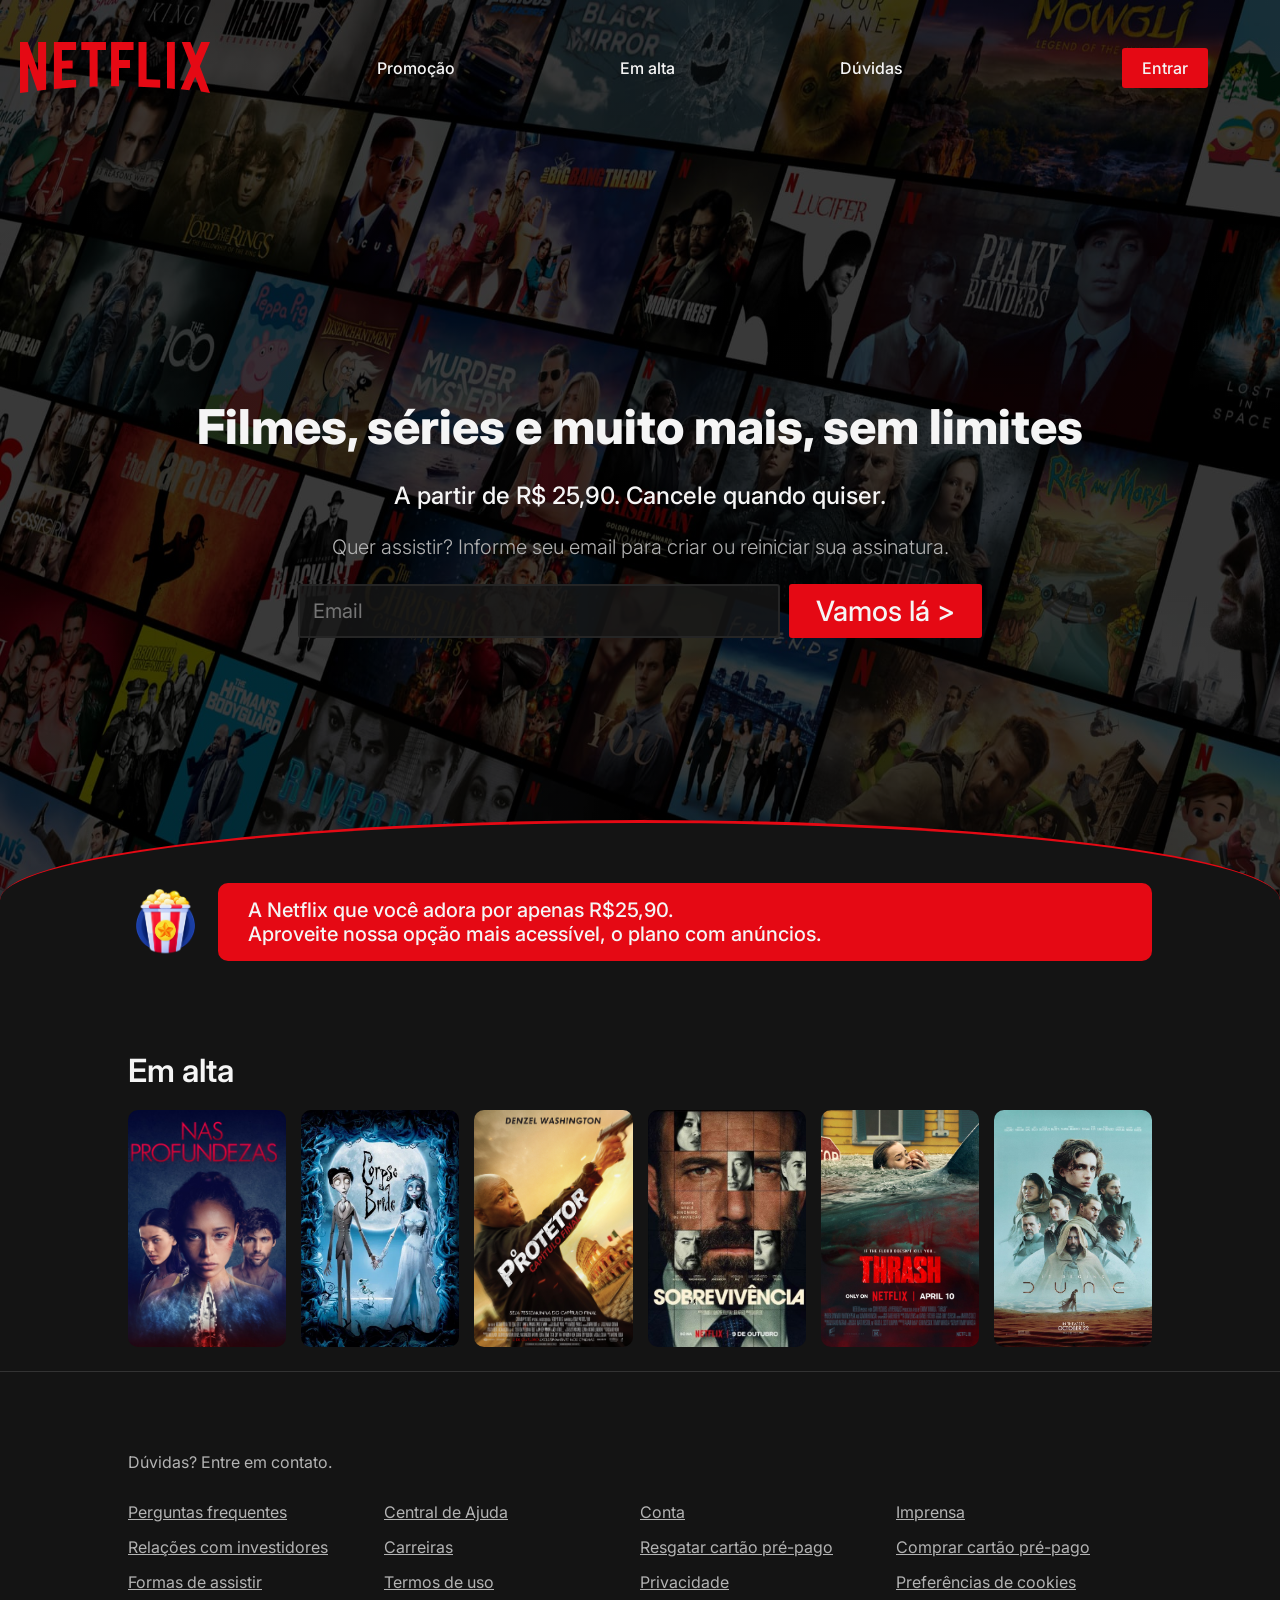
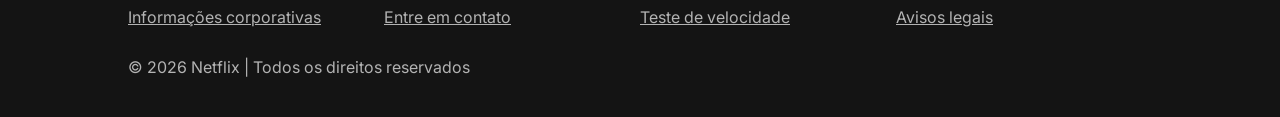
==== commit 56c9ddf0: "hotfix: revisão no código" ====
--- a/index.html
+++ b/index.html
@@ -1,23 +1,21 @@
 <!DOCTYPE html>
 <html lang="pt-BR">
-<head>
-    <meta charset="UTF-8">
-    <meta name="viewport" content="width=device-width, initial-scale=1.0">
-    <link rel="stylesheet" href="css/style.css">
-    <link rel="preconnect" href="https://fonts.googleapis.com">
-    <link rel="preconnect" href="https://fonts.gstatic.com" crossorigin>
-    <link href="https://fonts.googleapis.com/css2?family=Inter:ital,opsz,wght@0,14..32,100..900;1,14..32,100..900&display=swap" rel="stylesheet">
-    <title>Netflix | Filmes e séries online</title>
-</head>
-<body>
-    <header>
-
-            <!-- Logo da Netflix-->
+    <head>
+        <meta charset="UTF-8" />
+        <meta name="viewport" content="width=device-width, initial-scale=1.0" />
+        <link rel="stylesheet" href="css/style.css" />
+        <link rel="preconnect" href="https://fonts.googleapis.com" />
+        <link rel="preconnect" href="https://fonts.gstatic.com" crossorigin="" />
+        <link href="https://fonts.googleapis.com/css2?family=Inter:ital,opsz,wght@0,14..32,100..900;1,14..32,100..900&amp;display=swap" rel="stylesheet" />
+        <title>
+            Netflix | Filmes, séries e muito mais
+        </title>
+    </head>
+    <body>
+        <header>
             <a class="logo-netflix" href="index.html">
-                <img src="assets/icons/logo-netflix.svg" alt="Netflix">
+                <img src="assets/icons/logo-netflix.svg" alt="Netflix" />
             </a>
-
-            <!-- Seções da página -->
             <nav class="menu-de-navegacao">
                 <ul>
                     <li>
@@ -37,117 +35,158 @@
                     </li>
                 </ul>
             </nav>
-
-            <!-- Botão entrar-->
             <div class="entrar">
-                <a class="fonte-inter" href="pages/login.html">Entrar</a>
+                <a class="fonte-inter" href="pages/login.html">
+                    Entrar
+                </a>
             </div>
-
-    </header>
-
-    <main>
-        <section class="hero-section">
-
-            <h1 class="fonte-inter">
-                Filmes, séries e muito mais, sem limites
-            </h1>
-
-            <p class="fonte-inter hero-section__preco">
-                A partir de R$ 25,90. Cancele quando quiser.
+        </header>
+        <main>
+            <section class="hero-section">
+                <h1 class="fonte-inter">
+                    Filmes, séries e muito mais, sem limites
+                </h1>
+                <p class="fonte-inter hero-section__preco">
+                    A partir de R$ 25,90. Cancele quando quiser.
+                </p>
+                <p class="fonte-inter hero-section__chamada">
+                    Quer assistir? Informe seu email para criar ou reiniciar sua assinatura.
+                </p>
+                <form class="login">
+                    <input class="campo-email" type="email" aria-label="Email" placeholder="Email" />
+                    <a class="campo-botao" href="pages/login.html">
+                        Vamos lá >
+                    </a>
+                </form>
+            </section>
+            <section class="catalogo">
+                <div class="promocao" id="promocao">
+                    <img class="promocao__icon" src="assets/images/pipoca.png" alt="" />
+                    <div class="promocao__preco">
+                        <p class="fonte-inter">
+                            A Netflix que você adora por apenas R$25,90.
+                        </p>
+                        <p class="fonte-inter">
+                            Aproveite nossa opção mais acessível, o plano com anúncios.
+                        </p>
+                    </div>
+                </div>
+                <div class="filmes" id="em-alta">
+                    <h2 class="fonte-inter">
+                        Em alta
+                    </h2>
+                    <ul class="lista-filmes">
+                        <li class="lista-filmes__filme">
+                            <img src="assets/images/poster-vertical/nas-profundezas.jpg" alt="Nas Profundezas" />
+                        </li>
+                        <li class="lista-filmes__filme">
+                            <img src="assets/images/poster-vertical/noiva-cadaver.webp" alt="A Noiva Cadáver" />
+                        </li>
+                        <li class="lista-filmes__filme">
+                            <img src="assets/images/poster-vertical/o-protetor.jpg" alt="O Protetor" />
+                        </li>
+                        <li class="lista-filmes__filme">
+                            <img src="assets/images/poster-vertical/sobrevivencia.jpeg" alt="Sobrevivência" />
+                        </li>
+                        <li class="lista-filmes__filme">
+                            <img src="assets/images/poster-vertical/thrash.jpg" alt="Thrash" />
+                        </li>
+                        <li class="lista-filmes__filme">
+                            <img src="assets/images/poster-vertical/duna.jpeg" alt="Duna" />
+                        </li>
+                    </ul>
+                </div>
+            </section>
+        </main>
+        <footer class="rodape" id="duvidas">
+            <p class="fonte-inter rodape__contato">
+                Dúvidas? Entre em contato.
             </p>
-
-            <p class="fonte-inter hero-section__chamada">
-                Quer assistir? Informe seu email para criar ou reiniciar sua assinatura.
+            <ul class="rodape__links">
+                <li>
+                    <a class="fonte-inter" href="#">
+                        Perguntas frequentes
+                    </a>
+                </li>
+                <li>
+                    <a class="fonte-inter" href="#">
+                        Central de Ajuda
+                    </a>
+                </li>
+                <li>
+                    <a class="fonte-inter" href="#">
+                        Conta
+                    </a>
+                </li>
+                <li>
+                    <a class="fonte-inter" href="#">
+                        Imprensa
+                    </a>
+                </li>
+                <li>
+                    <a class="fonte-inter" href="#">
+                        Relações com investidores
+                    </a>
+                </li>
+                <li>
+                    <a class="fonte-inter" href="#">
+                        Carreiras
+                    </a>
+                </li>
+                <li>
+                    <a class="fonte-inter" href="#">
+                        Resgatar cartão pré-pago
+                    </a>
+                </li>
+                <li>
+                    <a class="fonte-inter" href="#">
+                        Comprar cartão pré-pago
+                    </a>
+                </li>
+                <li>
+                    <a class="fonte-inter" href="#">
+                        Formas de assistir
+                    </a>
+                </li>
+                <li>
+                    <a class="fonte-inter" href="#">
+                        Termos de uso
+                    </a>
+                </li>
+                <li>
+                    <a class="fonte-inter" href="#">
+                        Privacidade
+                    </a>
+                </li>
+                <li>
+                    <a class="fonte-inter" href="#">
+                        Preferências de cookies
+                    </a>
+                </li>
+                <li>
+                    <a class="fonte-inter" href="#">
+                        Informações corporativas
+                    </a>
+                </li>
+                <li>
+                    <a class="fonte-inter" href="#">
+                        Entre em contato
+                    </a>
+                </li>
+                <li>
+                    <a class="fonte-inter" href="#">
+                        Teste de velocidade
+                    </a>
+                </li>
+                <li>
+                    <a class="fonte-inter" href="#">
+                        Avisos legais
+                    </a>
+                </li>
+            </ul>
+            <p class="fonte-inter rodape__copyright">
+                © 2026 Netflix | Todos os direitos reservados
             </p>
-
-            <form class="login">
-                <input class="campo-email" type="email" aria-label="Email" placeholder="Email">
-                <a class="campo-botao" href="pages/login.html">Vamos lá &gt;</a>
-            </form>
-
-        </section>
-
-        <section class="catalogo">
-
-            <div class="promocao" id="promocao">
-                <img class="promocao__icon" src="assets/images/pipoca.png" alt="">
-                
-                <div class="promocao__preco">
-                    <p class="fonte-inter">
-                        A Netflix que você adora por apenas R$25,90.
-                    </p>
-                    <p class="fonte-inter">
-                        Aproveite nossa opção mais acessível, o plano com anúncios.
-                    </p>
-                </div>
-
-            </div>
-
-            <div class="filmes" id="em-alta">
-
-                <h2 class="fonte-inter"> 
-                    Em alta
-                </h2>
-
-                <ul class="lista-filmes">
-
-                    <li class="lista-filmes__filme">
-                        <img src="assets/images/poster-vertical/nas-profundezas.jpg" alt="Nas Profundezas">
-                    </li>
-
-                    <li class="lista-filmes__filme">
-                        <img src="assets/images/poster-vertical/noiva-cadaver.webp" alt="A Noiva Cadáver">
-                    </li>
-
-                    <li class="lista-filmes__filme">
-                        <img src="assets/images/poster-vertical/o-protetor.jpg" alt="O Protetor">
-                    </li>
-
-                    <li class="lista-filmes__filme">
-                        <img src="assets/images/poster-vertical/sobrevivencia.jpeg" alt="Sobrevivência">
-                    </li>
-
-                    <li class="lista-filmes__filme">
-                        <img src="assets/images/poster-vertical/thrash.jpg" alt="Thrash">
-                    </li>
-
-                    <li class="lista-filmes__filme">
-                        <img src="assets/images/poster-vertical/duna.jpeg" alt="Duna">
-                    </li>
-                    
-                </ul>
-
-            </div>
-        </section>
-    </main>
-
-    <footer class="rodape" id="duvidas">
-
-        <p class="fonte-inter rodape__contato">
-            Dúvidas? Entre em contato.
-        </p>
-
-        <ul class="rodape__links">
-            <li><a class="fonte-inter" href="#">Perguntas frequentes</a></li>
-            <li><a class="fonte-inter" href="#">Central de Ajuda</a></li>
-            <li><a class="fonte-inter" href="#">Conta</a></li>
-            <li><a class="fonte-inter" href="#">Imprensa</a></li>
-            <li><a class="fonte-inter" href="#">Relações com investidores</a></li>
-            <li><a class="fonte-inter" href="#">Carreiras</a></li>
-            <li><a class="fonte-inter" href="#">Resgatar cartão pré-pago</a></li>
-            <li><a class="fonte-inter" href="#">Comprar cartão pré-pago</a></li>
-            <li><a class="fonte-inter" href="#">Formas de assistir</a></li>
-            <li><a class="fonte-inter" href="#">Termos de uso</a></li>
-            <li><a class="fonte-inter" href="#">Privacidade</a></li>
-            <li><a class="fonte-inter" href="#">Preferências de cookies</a></li>
-            <li><a class="fonte-inter" href="#">Informações corporativas</a></li>
-            <li><a class="fonte-inter" href="#">Entre em contato</a></li>
-            <li><a class="fonte-inter" href="#">Teste de velocidade</a></li>
-            <li><a class="fonte-inter" href="#">Avisos legais</a></li>
-        </ul>
-
-        <p class="fonte-inter rodape__copyright">© 2026 Netflix | Todos os direitos reservados</p>
-
-    </footer>
-</body>
-</html>+        </footer>
+    </body>
+</html>
--- a/css/style.css
+++ b/css/style.css
@@ -1,3 +1,5 @@
+/* ===== Estilizações comuns a todas as páginas ===== */
+
 /* ===== Reset ===== */
 
 * {
@@ -136,12 +138,13 @@
     row-gap: 15px;
 
     /* Estilos */
+   list-style: none;
+}
+
+.rodape__links li {
+    /* Dimensões */
+    width: 25%;
     list-style: none;
-}
-
-.rodape__links li {
-    /* Dimensões */
-    width: 25%;
 }
 
 .rodape__links a {
@@ -158,6 +161,7 @@
     /* Estilos */
     color: #F5F5F5;
 }
+
 * {
     margin: 0;
     padding: 0;
@@ -394,6 +398,7 @@
     font-style: normal;
     font-size: 1.75em;
     font-weight: 500;
+    text-align: center;
     color: #F5F5F5;
 
     /* Estilos */
@@ -462,7 +467,7 @@
 
 .promocao__preco {
     /* Dimensões */
-    display: 1;
+    flex:  1;
     padding: 15px 30px;
 
     /* Textos */
@@ -596,3 +601,179 @@
     /* Estilos */
     color: #F5F5F5;
 }
+
+/* ===== Mobile ===== */ 
+@media (max-width: 450px) { /* Média de largura para a maioria dos smartphones */
+    body {
+        /* Posicionamento */
+        background-size: auto 100vh;
+        background-position: center top;
+    }
+    
+    header {
+        /* Posicionamento */
+        justify-content: space-around;
+        
+    }
+    
+    .menu-de-navegacao {
+        /* Posicionamento */
+        display: none;
+    }
+
+    .logo-netflix {
+        /* Dimensões */
+        padding: 0;
+
+    }
+
+    .entrar a {
+        /* Dimensões */
+        padding: 10px 15px;
+    }
+
+    .hero-section {
+        /* Dimensões */
+        min-height: 65vh;
+        margin-top: 30px;
+        padding: 10px;
+
+        /* Posicionamento */
+        justify-content: start;
+    }
+
+    .hero-section h1 {
+        /* Textos */
+        font-size: 2.0rem;
+    }
+
+    .hero-section__preco {
+        /* Textos */
+        font-size: 1.0rem;
+    }
+
+    .hero-section__chamada {
+        /* Textos */
+        font-size: 1.0rem;
+    }
+
+    .login {
+        /* Dimensões */
+        padding: 10px;
+        width: 100%;
+        
+        /* Posicionamento */
+        display: flex;
+        flex-direction: column;
+        gap: 20px;
+
+        /* Estilos */
+        background-color: rgba(23, 23, 23, 0.8);
+        border-radius: 5px;
+    }
+
+    .campo-email {
+        /* Dimensões */
+        width: 100%;
+
+        /* Textos */
+        font-size: 1rem;
+    }
+
+    .campo-botao {
+        /* Dimensões */
+        width: 100%;
+
+        /* Textos */
+        text-align: center;
+        font-size: 1rem;
+    }
+
+    .catalogo {
+        /* Dimensões */
+        margin-bottom: 80px;
+    }
+
+    .promocao {
+        /* Dimensões */
+        margin-bottom: 10px;
+    }
+
+    .promocao__icon {
+        /* Dimensões */
+        width: 20%;
+    }
+
+    .promocao__preco {
+        /* Dimensões */
+        padding: 10px;
+        width: 70%;
+    }
+
+
+    .promocao__preco p {
+        /* Textos */
+        font-size: 0.75rem;
+    }
+
+    .filmes {
+        /* Dimensões */
+        height: 70%;
+        
+    }
+
+    .lista-filmes {
+        /* Posicionamento */
+        overflow-x: auto;
+
+    }
+
+    .lista-filmes__filme {
+        /* Posicionamento */
+        flex-grow: 0;
+        flex-shrink: 0;
+        flex-basis: 110px;
+    }
+
+    .rodape {
+        /* Dimensões */
+        padding: 40px 5% 40px;
+        gap: 20px;
+    }
+
+    .rodape__links li {
+        /* Dimensões */
+        width: 50%;
+    }
+
+    .rodape__links a {
+        /* Textos */
+        font-size: 0.8rem;
+        text-decoration: none;
+    }
+
+}
+
+/* ===== Tablet ===== */
+@media (min-width: 768px) and (max-width: 1024px) {
+    .menu-de-navegacao a {
+        /* Dimensões */
+        padding: 12px;
+
+        /* Textos */
+        font-size: 1.125rem;
+    }
+
+    .entrar a {
+        /* Dimensões */
+        padding: 12px 24px;
+
+        /* Textos */
+        font-size: 1.125rem;
+    }
+
+    .campo-botao {
+        /* Dimensões */
+        width: 25%;
+    }
+}
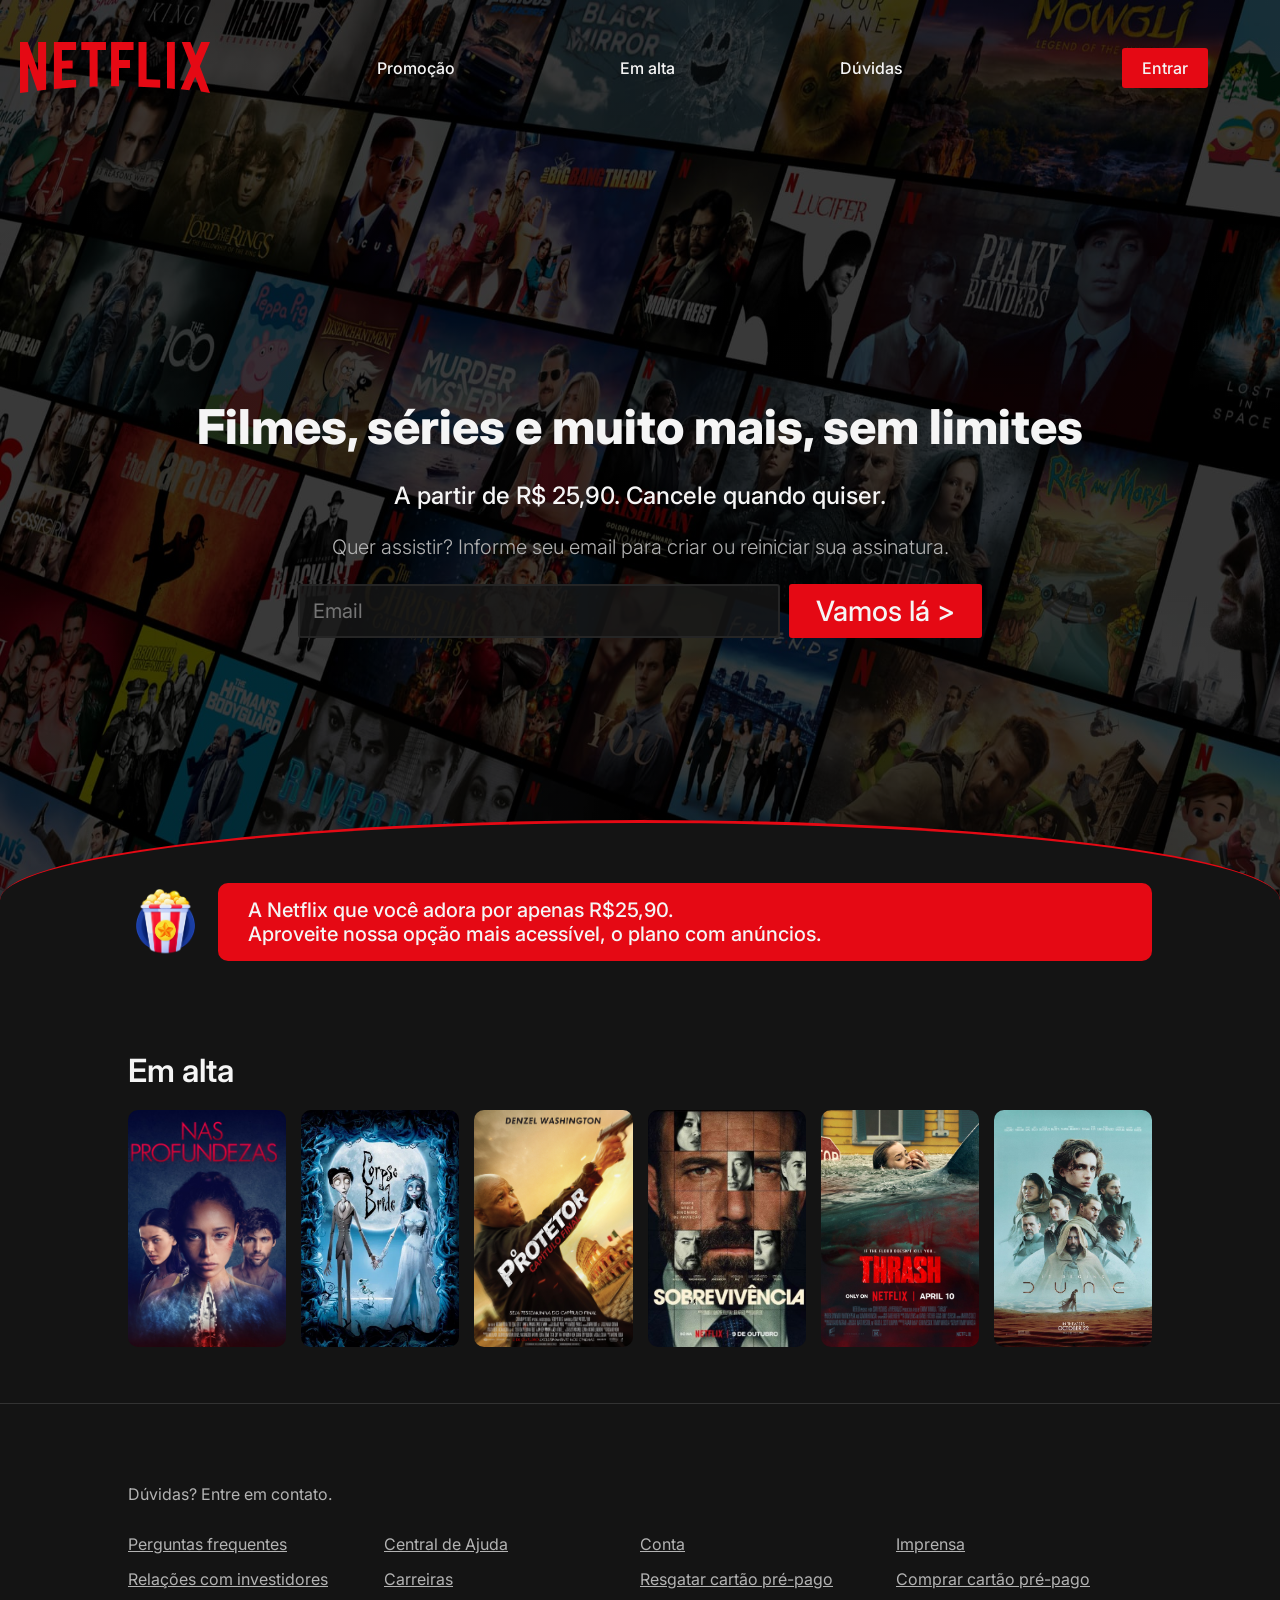
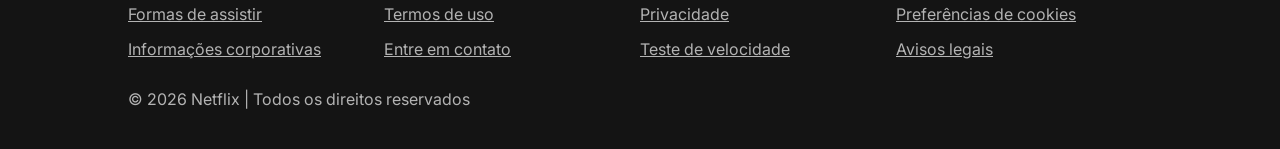
==== commit c446248d: "feat: coreeção de bugs" ====
--- a/index.html
+++ b/index.html
@@ -1,192 +1,198 @@
 <!DOCTYPE html>
 <html lang="pt-BR">
-    <head>
-        <meta charset="UTF-8" />
-        <meta name="viewport" content="width=device-width, initial-scale=1.0" />
-        <link rel="stylesheet" href="css/style.css" />
-        <link rel="preconnect" href="https://fonts.googleapis.com" />
-        <link rel="preconnect" href="https://fonts.gstatic.com" crossorigin="" />
-        <link href="https://fonts.googleapis.com/css2?family=Inter:ital,opsz,wght@0,14..32,100..900;1,14..32,100..900&amp;display=swap" rel="stylesheet" />
-        <title>
-            Netflix | Filmes, séries e muito mais
-        </title>
-    </head>
-    <body>
-        <header>
-            <a class="logo-netflix" href="index.html">
-                <img src="assets/icons/logo-netflix.svg" alt="Netflix" />
-            </a>
-            <nav class="menu-de-navegacao">
-                <ul>
-                    <li>
-                        <a class="fonte-inter" href="#promocao">
-                            Promoção
-                        </a>
-                    </li>
-                    <li>
-                        <a class="fonte-inter" href="#em-alta">
-                            Em alta
-                        </a>
-                    </li>
-                    <li>
-                        <a class="fonte-inter" href="#duvidas">
-                            Dúvidas
-                        </a>
-                    </li>
-                </ul>
-            </nav>
-            <div class="entrar">
-                <a class="fonte-inter" href="pages/login.html">
-                    Entrar
-                </a>
-            </div>
-        </header>
-        <main>
-            <section class="hero-section">
-                <h1 class="fonte-inter">
-                    Filmes, séries e muito mais, sem limites
-                </h1>
-                <p class="fonte-inter hero-section__preco">
-                    A partir de R$ 25,90. Cancele quando quiser.
-                </p>
-                <p class="fonte-inter hero-section__chamada">
-                    Quer assistir? Informe seu email para criar ou reiniciar sua assinatura.
-                </p>
-                <form class="login">
-                    <input class="campo-email" type="email" aria-label="Email" placeholder="Email" />
-                    <a class="campo-botao" href="pages/login.html">
-                        Vamos lá >
-                    </a>
-                </form>
-            </section>
-            <section class="catalogo">
-                <div class="promocao" id="promocao">
-                    <img class="promocao__icon" src="assets/images/pipoca.png" alt="" />
-                    <div class="promocao__preco">
-                        <p class="fonte-inter">
-                            A Netflix que você adora por apenas R$25,90.
-                        </p>
-                        <p class="fonte-inter">
-                            Aproveite nossa opção mais acessível, o plano com anúncios.
-                        </p>
-                    </div>
-                </div>
-                <div class="filmes" id="em-alta">
-                    <h2 class="fonte-inter">
-                        Em alta
-                    </h2>
-                    <ul class="lista-filmes">
-                        <li class="lista-filmes__filme">
-                            <img src="assets/images/poster-vertical/nas-profundezas.jpg" alt="Nas Profundezas" />
-                        </li>
-                        <li class="lista-filmes__filme">
-                            <img src="assets/images/poster-vertical/noiva-cadaver.webp" alt="A Noiva Cadáver" />
-                        </li>
-                        <li class="lista-filmes__filme">
-                            <img src="assets/images/poster-vertical/o-protetor.jpg" alt="O Protetor" />
-                        </li>
-                        <li class="lista-filmes__filme">
-                            <img src="assets/images/poster-vertical/sobrevivencia.jpeg" alt="Sobrevivência" />
-                        </li>
-                        <li class="lista-filmes__filme">
-                            <img src="assets/images/poster-vertical/thrash.jpg" alt="Thrash" />
-                        </li>
-                        <li class="lista-filmes__filme">
-                            <img src="assets/images/poster-vertical/duna.jpeg" alt="Duna" />
-                        </li>
-                    </ul>
-                </div>
-            </section>
-        </main>
-        <footer class="rodape" id="duvidas">
-            <p class="fonte-inter rodape__contato">
-                Dúvidas? Entre em contato.
-            </p>
-            <ul class="rodape__links">
+
+<head>
+    <meta charset="UTF-8" />
+    <meta name="viewport" content="width=device-width, initial-scale=1.0" />
+    <link rel="stylesheet" href="css/elements.css" />
+    <link rel="stylesheet" href="css/style.css" />
+    <link rel="preconnect" href="https://fonts.googleapis.com" />
+    <link rel="preconnect" href="https://fonts.gstatic.com" crossorigin="" />
+    <link
+        href="https://fonts.googleapis.com/css2?family=Inter:ital,opsz,wght@0,14..32,100..900;1,14..32,100..900&amp;display=swap"
+        rel="stylesheet" />
+    <title>
+        Netflix | Filmes, séries e muito mais
+    </title>
+</head>
+
+<body>
+    <header>
+        <a class="logo-netflix" href="index.html">
+            <img src="assets/icons/logo-netflix.svg" alt="Netflix" />
+        </a>
+        <nav class="menu-de-navegacao">
+            <ul>
                 <li>
-                    <a class="fonte-inter" href="#">
-                        Perguntas frequentes
+                    <a class="fonte-inter" href="#promocao">
+                        Promoção
                     </a>
                 </li>
                 <li>
-                    <a class="fonte-inter" href="#">
-                        Central de Ajuda
+                    <a class="fonte-inter" href="#em-alta">
+                        Em alta
                     </a>
                 </li>
                 <li>
-                    <a class="fonte-inter" href="#">
-                        Conta
-                    </a>
-                </li>
-                <li>
-                    <a class="fonte-inter" href="#">
-                        Imprensa
-                    </a>
-                </li>
-                <li>
-                    <a class="fonte-inter" href="#">
-                        Relações com investidores
-                    </a>
-                </li>
-                <li>
-                    <a class="fonte-inter" href="#">
-                        Carreiras
-                    </a>
-                </li>
-                <li>
-                    <a class="fonte-inter" href="#">
-                        Resgatar cartão pré-pago
-                    </a>
-                </li>
-                <li>
-                    <a class="fonte-inter" href="#">
-                        Comprar cartão pré-pago
-                    </a>
-                </li>
-                <li>
-                    <a class="fonte-inter" href="#">
-                        Formas de assistir
-                    </a>
-                </li>
-                <li>
-                    <a class="fonte-inter" href="#">
-                        Termos de uso
-                    </a>
-                </li>
-                <li>
-                    <a class="fonte-inter" href="#">
-                        Privacidade
-                    </a>
-                </li>
-                <li>
-                    <a class="fonte-inter" href="#">
-                        Preferências de cookies
-                    </a>
-                </li>
-                <li>
-                    <a class="fonte-inter" href="#">
-                        Informações corporativas
-                    </a>
-                </li>
-                <li>
-                    <a class="fonte-inter" href="#">
-                        Entre em contato
-                    </a>
-                </li>
-                <li>
-                    <a class="fonte-inter" href="#">
-                        Teste de velocidade
-                    </a>
-                </li>
-                <li>
-                    <a class="fonte-inter" href="#">
-                        Avisos legais
+                    <a class="fonte-inter" href="#duvidas">
+                        Dúvidas
                     </a>
                 </li>
             </ul>
-            <p class="fonte-inter rodape__copyright">
-                © 2026 Netflix | Todos os direitos reservados
+        </nav>
+        <div class="entrar">
+            <a class="fonte-inter" href="pages/login.html">
+                Entrar
+            </a>
+        </div>
+    </header>
+    <main>
+        <section class="hero-section">
+            <h1 class="fonte-inter">
+                Filmes, séries e muito mais, sem limites
+            </h1>
+            <p class="fonte-inter hero-section__preco">
+                A partir de R$ 25,90. Cancele quando quiser.
             </p>
-        </footer>
-    </body>
-</html>
+            <p class="fonte-inter hero-section__chamada">
+                Quer assistir? Informe seu email para criar ou reiniciar sua assinatura.
+            </p>
+            <form class="login">
+                <input class="campo-email" type="email" aria-label="Email" placeholder="Email" />
+                <a class="campo-botao" href="pages/login.html">
+                    Vamos lá >
+                </a>
+            </form>
+        </section>
+        <section class="catalogo">
+            <div class="promocao" id="promocao">
+                <img class="promocao__icon" src="assets/images/pipoca.png" alt="Ícone de uma pipoca" />
+                <div class="promocao__preco">
+                    <p class="fonte-inter">
+                        A Netflix que você adora por apenas R$25,90.
+                    </p>
+                    <p class="fonte-inter">
+                        Aproveite nossa opção mais acessível, o plano com anúncios.
+                    </p>
+                </div>
+            </div>
+            <div class="filmes" id="em-alta">
+                <h2 class="fonte-inter">
+                    Em alta
+                </h2>
+                <ul class="lista-filmes">
+                    <li class="lista-filmes__filme">
+                        <img src="assets/images/poster-vertical/nas-profundezas.jpg" alt="Nas Profundezas" />
+                    </li>
+                    <li class="lista-filmes__filme">
+                        <img src="assets/images/poster-vertical/noiva-cadaver.webp" alt="A Noiva Cadáver" />
+                    </li>
+                    <li class="lista-filmes__filme">
+                        <img src="assets/images/poster-vertical/o-protetor.jpg" alt="O Protetor" />
+                    </li>
+                    <li class="lista-filmes__filme">
+                        <img src="assets/images/poster-vertical/sobrevivencia.jpeg" alt="Sobrevivência" />
+                    </li>
+                    <li class="lista-filmes__filme">
+                        <img src="assets/images/poster-vertical/thrash.jpg" alt="Thrash" />
+                    </li>
+                    <li class="lista-filmes__filme">
+                        <img src="assets/images/poster-vertical/duna.jpeg" alt="Duna" />
+                    </li>
+                </ul>
+            </div>
+        </section>
+    </main>
+    <footer class="rodape" id="duvidas">
+        <p class="fonte-inter rodape__contato">
+            Dúvidas? Entre em contato.
+        </p>
+        <ul class="rodape__links">
+            <li>
+                <a class="fonte-inter" href="#">
+                    Perguntas frequentes
+                </a>
+            </li>
+            <li>
+                <a class="fonte-inter" href="#">
+                    Central de Ajuda
+                </a>
+            </li>
+            <li>
+                <a class="fonte-inter" href="#">
+                    Conta
+                </a>
+            </li>
+            <li>
+                <a class="fonte-inter" href="#">
+                    Imprensa
+                </a>
+            </li>
+            <li>
+                <a class="fonte-inter" href="#">
+                    Relações com investidores
+                </a>
+            </li>
+            <li>
+                <a class="fonte-inter" href="#">
+                    Carreiras
+                </a>
+            </li>
+            <li>
+                <a class="fonte-inter" href="#">
+                    Resgatar cartão pré-pago
+                </a>
+            </li>
+            <li>
+                <a class="fonte-inter" href="#">
+                    Comprar cartão pré-pago
+                </a>
+            </li>
+            <li>
+                <a class="fonte-inter" href="#">
+                    Formas de assistir
+                </a>
+            </li>
+            <li>
+                <a class="fonte-inter" href="#">
+                    Termos de uso
+                </a>
+            </li>
+            <li>
+                <a class="fonte-inter" href="#">
+                    Privacidade
+                </a>
+            </li>
+            <li>
+                <a class="fonte-inter" href="#">
+                    Preferências de cookies
+                </a>
+            </li>
+            <li>
+                <a class="fonte-inter" href="#">
+                    Informações corporativas
+                </a>
+            </li>
+            <li>
+                <a class="fonte-inter" href="#">
+                    Entre em contato
+                </a>
+            </li>
+            <li>
+                <a class="fonte-inter" href="#">
+                    Teste de velocidade
+                </a>
+            </li>
+            <li>
+                <a class="fonte-inter" href="#">
+                    Avisos legais
+                </a>
+            </li>
+        </ul>
+        <p class="fonte-inter rodape__copyright">
+            © 2026 Netflix | Todos os direitos reservados
+        </p>
+    </footer>
+</body>
+
+</html>
--- a/css/elements.css
+++ b/css/elements.css
@@ -0,0 +1,464 @@
+html {
+    /*   Estilos   */
+    scroll-behavior: smooth;
+    /* Rolagem suave */
+}
+
+* {
+    /*  Dimensões  */
+    margin: 0;
+    padding: 0;
+    box-sizing: border-box;
+}
+
+main {
+    /*  Dimensões  */
+    margin-bottom: 32px;
+}
+
+a {
+    /*  Textos  */
+    color: #F5F5F5;
+    text-decoration: none;
+}
+
+.fonte-inter {
+    /*  Textos  */
+    font-family: "Inter", sans-serif;
+    font-optical-sizing: auto;
+    font-style: normal;
+}
+
+.logo-netflix {
+    /*  Dimensões  */
+    width: 18%;
+    height: 100%;
+    padding: 30px 20px;
+    /*  Posicionamento  */
+    display: flex;
+    justify-content: center;
+    align-items: center;
+    /*  Estilos  */
+    background-color: transparent;
+}
+
+.logo-netflix img {
+    /*  Dimensões  */
+    width: 100%;
+    height: 100%;
+    /*  Estilos  */
+    object-fit: contain;
+}
+
+.botao {
+    /*  Dimensões  */
+    padding: 12px 20px;
+    /*  Textos  */
+    font-family: inherit;
+    font-size: 1rem;
+    font-weight: 600;
+    text-align: center;
+    text-decoration: none;
+    color: #F5F5F5;
+    /*  Estilos  */
+    border: none;
+    border-radius: 5px;
+    cursor: pointer;
+    transition: background-color 0.5s ease;
+}
+
+.botao--vermelho {
+    /*  Estilos  */
+    background-color: #E50914;
+}
+
+.botao--vermelho:hover {
+    /*  Estilos  */
+    background-color: #B80710;
+}
+
+.botao--cinza {
+    /*  Estilos  */
+    background-color: rgba(113, 113, 113, 0.6);
+}
+
+.botao--cinza:hover {
+    /*  Estilos  */
+    background-color: rgba(198, 197, 197, 0.6);
+}
+
+.campo {
+    /*  Dimensões  */
+    padding: 12px 10px;
+    /*  Textos  */
+    font-size: 1rem;
+    color: #F5F5F5;
+    /*  Estilos  */
+    background-color: transparent;
+    border: solid 2px rgb(37, 37, 37);
+    border-radius: 5px;
+    transition: border-color 0.5s ease;
+}
+
+.campo:focus {
+    /*  Estilos  */
+    border-color: #F5F5F5;
+}
+
+.cabecalho {
+    /*  Dimensões  */
+    width: 100%;
+    min-height: 90px;
+    height: 12vh;
+    padding: 15px 4%;
+    /*  Posicionamento  */
+    display: flex;
+    flex-direction: row;
+    justify-content: space-between;
+    align-items: center;
+}
+
+.cabecalho .logo-netflix {
+    /*  Dimensões  */
+    width: 12%;
+    height: 100%;
+    padding: 0;
+    /*  Posicionamento  */
+    display: flex;
+    justify-content: center;
+    align-items: center;
+}
+
+.cabecalho .logo-netflix img {
+    /*  Dimensões  */
+    width: 100%;
+    height: 100%;
+    /*  Estilos  */
+    object-fit: contain;
+}
+
+.cabecalho .menu-de-navegacao {
+    /*  Dimensões  */
+    width: 60%;
+    height: 100%;
+}
+
+.cabecalho .menu-de-navegacao ul {
+    /*  Dimensões  */
+    width: 100%;
+    height: 100%;
+    /*  Posicionamento  */
+    display: flex;
+    flex-direction: row;
+    justify-content: space-around;
+    align-items: center;
+    /*  Estilos  */
+    list-style: none;
+}
+
+.cabecalho .menu-de-navegacao li {
+    /*  Dimensões  */
+    padding: 8px 10px;
+    /*  Estilos  */
+    border-radius: 5px;
+    transition: background-color 0.3s ease;
+}
+
+.cabecalho .menu-de-navegacao a {
+    /*  Textos  */
+    color: #F5F5F5;
+    font-weight: 500;
+}
+
+.cabecalho .menu-de-navegacao li:hover,
+.cabecalho .menu-de-navegacao li:focus-within {
+    /*  Estilos  */
+    background-color: #F5F5F5;
+}
+
+.cabecalho .menu-de-navegacao li:hover a,
+.cabecalho .menu-de-navegacao li:focus-within a {
+    /*  Textos  */
+    color: #E50914;
+}
+
+.cabecalho .menu-perfil {
+    /*  Dimensões  */
+    width: 15%;
+    height: 70%;
+    /*  Posicionamento  */
+    display: flex;
+    flex-direction: row;
+    justify-content: space-between;
+    align-items: center;
+    transition: background-color 0.3s ease;
+}
+
+.cabecalho .menu-perfil__botao {
+    /*  Dimensões  */
+    width: 30%;
+    height: 100%;
+    padding: 4px;
+    /*  Posicionamento  */
+    display: flex;
+    justify-content: center;
+    align-items: center;
+    /*  Estilos  */
+    background: transparent;
+    border: none;
+    cursor: pointer;
+}
+
+.cabecalho .menu-perfil__botao:hover {
+    /* Estilos */
+    background-color: #f5f5f56f;
+    border-radius: 5px;
+}
+
+.cabecalho .menu-perfil__botao img {
+    /*  Dimensões  */
+    width: 25px;
+    height: 25px;
+    /*  Estilos  */
+    object-fit: contain;
+    border-radius: 5px;
+}
+
+.lista-cards::-webkit-scrollbar-thumb {
+    /* Dimensões */
+    background-color: #333333;
+    border-radius: 3px;
+}
+
+.lista-cards::-webkit-scrollbar {
+    /* Dimensões */
+    height: 6px;
+}
+
+.lista-filmes::-webkit-scrollbar-thumb {
+    /* Dimensões */
+    background-color: #333;
+    border-radius: 3px;
+}
+
+.lista-filmes::-webkit-scrollbar {
+    /* Dimensões */
+    height: 6px;
+}
+
+.lista-filmes {
+    /*  Dimensões  */
+    width: 100%;
+    margin-bottom: 20px;
+    /*  Posicionamento  */
+    display: flex;
+    flex-direction: row;
+    gap: 15px;
+    /*  Estilos  */
+    list-style: none;
+    overflow-y: hidden;
+}
+
+.lista-filmes__filme {
+    /*  Posicionamento  */
+    flex: 1;
+    /*  Estilos  */
+    border-radius: 10px;
+    transition: transform 0.5s ease, box-shadow 0.5s ease;
+}
+
+.lista-filmes__link {
+    /* Posicionamento */
+    display: block;
+}
+
+.lista-filmes__filme img {
+    /*  Dimensões  */
+    width: 100%;
+    aspect-ratio: 2 / 3;
+    /*  Estilos  */
+    object-fit: cover;
+    border-radius: 10px;
+}
+
+
+.lista-cards {
+    /*  Dimensões  */
+    width: 100%;
+    margin-bottom: 20px;
+    /*  Posicionamento  */
+    display: flex;
+    flex-direction: row;
+    gap: 15px;
+    /*  Estilos  */
+    list-style: none;
+    overflow-x: auto;
+}
+
+.lista-cards__item {
+    /*  Posicionamento  */
+    flex: 1;
+    /*  Dimensões  */
+    min-width: 0;
+    /*  Estilos  */
+    border-radius: 10px;
+    overflow: hidden;
+    transition: transform 0.5s ease, box-shadow 0.5s ease;
+}
+
+.lista-cards__item img {
+    /*  Dimensões  */
+    width: 100%;
+    aspect-ratio: 2 / 3;
+    /*  Estilos  */
+    object-fit: cover;
+    border-radius: 10px;
+}
+
+.lista-cards__item:hover {
+    /*  Estilos  */
+    transform: scale(1.1);
+    box-shadow: 0 10px 20px rgba(0, 0, 0, 0.5);
+}
+
+.rodape {
+    /*  Dimensões  */
+    width: 100%;
+    padding: 80px 10% 40px;
+    /*  Posicionamento  */
+    display: flex;
+    flex-direction: column;
+    gap: 30px;
+    /*  Estilos  */
+    background-color: #141414;
+    border-top: 1px solid #333;
+}
+
+.rodape__contato,
+.rodape__copyright {
+    /*  Textos  */
+    font-size: 1rem;
+    color: #B3B3B3;
+}
+
+.rodape__links {
+    /*  Dimensões  */
+    width: 100%;
+    /*  Posicionamento  */
+    display: flex;
+    flex-direction: row;
+    flex-wrap: wrap;
+    row-gap: 15px;
+    /*  Estilos  */
+    list-style: none;
+}
+
+.rodape__links li {
+    /*  Dimensões  */
+    width: 25%;
+}
+
+.rodape__links a {
+    /*  Textos  */
+    font-size: 1rem;
+    color: #B3B3B3;
+    text-decoration: underline;
+    /*  Estilos  */
+    transition: color 0.5s ease;
+}
+
+.rodape__links a:hover,
+.rodape__links a:focus-visible {
+    /*  Textos  */
+    color: #F5F5F5;
+}
+
+@media (max-width: 450px) {
+
+    .logo-netflix {
+        padding: 0;
+    }
+
+    .rodape {
+        /*  Dimensões  */
+        padding: 40px 5%;
+        /*  Posicionamento  */
+        gap: 20px;
+    }
+
+    .rodape__links li {
+        /*  Dimensões  */
+        width: 50%;
+    }
+
+    .rodape__links a {
+        /*  Textos  */
+        font-size: 0.8rem;
+        text-decoration: none;
+    }
+
+    .cabecalho {
+        /*  Dimensões  */
+        height: auto;
+        /*  Posicionamento  */
+        flex-wrap: wrap;
+        gap: 10px;
+    }
+
+    .cabecalho .logo-netflix {
+        /*  Dimensões  */
+        width: 25%;
+        height: 60px;
+    }
+
+    .cabecalho .menu-perfil {
+        /*  Dimensões  */
+        width: auto;
+        height: 60px;
+        /*  Posicionamento  */
+        gap: 10px;
+    }
+
+    .cabecalho .menu-perfil__botao {
+        /*  Dimensões  */
+        width: 50px;
+        height: 50px;
+        padding: 10px;
+    }
+
+    .cabecalho .menu-de-navegacao {
+        /*  Dimensões  */
+        width: 100%;
+        height: auto;
+        /*  Posicionamento  */
+        order: 3;
+        overflow-x: auto;
+    }
+
+    .cabecalho .menu-de-navegacao ul {
+        /*  Dimensões  */
+        width: max-content;
+        min-width: 100%;
+        height: auto;
+        /*  Posicionamento  */
+        justify-content: flex-start;
+        gap: 10px;
+    }
+
+    .lista-filmes,
+    .lista-cards {
+        /*  Posicionamento  */
+        overflow-x: auto;
+    }
+
+    .lista-filmes__filme,
+    .lista-cards__item {
+        /*  Posicionamento  */
+        flex: 0 0 110px;
+    }
+
+    .lista-filmes__filme:hover {
+        /*  Estilos  */
+        transform: none;
+    }
+}
--- a/css/style.css
+++ b/css/style.css
@@ -1,182 +1,11 @@
-/* ===== Estilizações comuns a todas as páginas ===== */
-
-/* ===== Reset ===== */
-
-* {
-    margin: 0;
-    padding: 0;
-    box-sizing: border-box;
-}
-
-/* ===== Corpo da página ===== */
-
 body {
-    /* Textos */
+    /*  Dimensões  */
+    min-height: 100vh;
+    /*  Textos  */
     font-family: "Inter", sans-serif;
     font-optical-sizing: auto;
     color: #F5F5F5;
-
-    /* Estilos */
-    background-color: #141414;
-}
-
-a {
-    /* Estilos */
-    text-decoration: none;
-    color: #F5F5F5;
-}
-
-/* ===== Logo (usada no header de todas as páginas) ===== */
-
-.logo-netflix {
-    /* Dimensões */
-    width: 18%;
-    height: 100%;
-    padding: 30px 20px;
-
-    /* Posicionamento */
-    display: flex;
-    justify-content: center;
-    align-items: center;
-
-    /* Estilos */
-    background-color: transparent;
-}
-
-.logo-netflix img {
-    /* Dimensões */
-    width: 100%;
-    height: 100%;
-    object-fit: contain;
-}
-
-/* ===== Botões ===== */
-
-.botao {
-    /* Dimensões */
-    padding: 12px 20px;
-
-    /* Textos */
-    font-family: inherit;
-    font-size: 1rem;
-    font-weight: 600;
-    text-align: center;
-    text-decoration: none;
-    color: #F5F5F5;
-
-    /* Estilos */
-    border: none;
-    border-radius: 5px;
-    cursor: pointer;
-    transition: background-color 0.5s ease;
-}
-
-.botao--vermelho {
-    background-color: #E50914;
-}
-
-.botao--vermelho:hover {
-    background-color: #B80710;
-}
-
-.botao--cinza {
-    background-color: rgba(113, 113, 113, 0.6);
-}
-
-.botao--cinza:hover {
-    background-color: rgba(198, 197, 197, 0.6);
-}
-
-/* ===== Campos de formulário ===== */
-
-.campo {
-    /* Dimensões */
-    padding: 12px 10px;
-
-    /* Textos */
-    font-size: 1rem;
-    color: #F5F5F5;
-
-    /* Estilos */
-    background-color: transparent;
-    border: solid 2px rgb(37, 37, 37);
-    border-radius: 5px;
-    transition: border-color 0.5s ease;
-}
-
-.campo:focus {
-    border-color: #F5F5F5;
-}
-
-/* ===== Rodapé ===== */
-
-.rodape {
-    /* Dimensões */
-    padding: 80px 10% 40px 10%;
-
-    /* Posicionamento */
-    display: flex;
-    flex-direction: column;
-    gap: 30px;
-
-    /* Estilos */
-    background-color: #141414;
-    border-top: 1px solid #333333;
-}
-
-.rodape__contato,
-.rodape__copyright {
-    /* Textos */
-    font-size: 1rem;
-    color: #B3B3B3;
-}
-
-.rodape__links {
-    /* Posicionamento */
-    display: flex;
-    flex-wrap: wrap;
-    row-gap: 15px;
-
-    /* Estilos */
-   list-style: none;
-}
-
-.rodape__links li {
-    /* Dimensões */
-    width: 25%;
-    list-style: none;
-}
-
-.rodape__links a {
-    /* Textos */
-    font-size: 1rem;
-    color: #B3B3B3;
-
-    /* Estilos */
-    transition: color 0.5s ease;
-}
-
-.rodape__links a:hover,
-.rodape__links a:focus-visible {
-    /* Estilos */
-    color: #F5F5F5;
-}
-
-* {
-    margin: 0;
-    padding: 0;
-    box-sizing: border-box;
-}
-
-html {
-    scroll-behavior: smooth; /* Rolagem suave */
-}
-
-body {
-    /* Dimensões */
-    min-height: 100vh;
-
-    /* Estilos */
+    /*  Estilos  */
     background-color: rgba(20, 20, 20, 1);
     background-image: linear-gradient(rgba(0, 0, 0, 0.7), rgba(0, 0, 0, 0.7)), url(../assets/images/imagem-fundo-principal.jpg);
     background-size: 100% 100vh;
@@ -184,124 +13,94 @@
     background-repeat: no-repeat;
 }
 
-.fonte-inter {
-  font-family: "Inter", sans-serif;
-  font-optical-sizing: auto;
-  font-style: normal;
-}
-
-
-/* ===== Header ===== */
-
 header {
-    /* Dimensões */
+    /*  Dimensões  */
     width: 100%;
     height: 15vh;
 
-    /* Posicionamento */
+    /*  Posicionamento  */
     display: flex;
     flex-direction: row;
     justify-content: space-between;
     align-items: center;
 
-    /* Estilos */
+    /*  Estilos  */
     background-color: transparent;
 
 }
 
-.logo-netflix {
-    /* Dimensões */
-    width: 18%;
-    height: 100%;
-    padding: 30px 20px;
-
-    /* Posicionamento */
-    display: flex;
-    justify-content: center;
-    align-items: center;
-
-    /* Estilos */
+.menu-de-navegacao {
+    /*  Dimensões  */
+    width: 54%;
+    height: 100%;
+
+    /*  Estilos  */
     background-color: transparent;
 }
 
-.logo-netflix img {
-    /* Dimensões */
+.menu-de-navegacao ul {
+    /*  Dimensões  */
     width: 100%;
     height: 100%;
-    object-fit: contain;
-}
-
-.menu-de-navegacao {
-    /* Dimensões */
-    width: 54%;
-    height: 100%;
-
-    /* Estilos */
-    background-color: transparent;
-}
-
-.menu-de-navegacao ul {
-    /* Dimensões */
-    width: 100%;
-    height: 100%;
-
-    /* Posicionamneto */
+
+    /*  Posicionamento  */
     display: flex;
     flex-direction: row;
     justify-content: space-around;
     align-items: center;
 
-    /* Estilos */
+    /*  Estilos  */
     list-style: none;
 }
 
 .menu-de-navegacao a {
-    /* Dimensões */
+    /*  Dimensões  */
     padding: 10px;
 
-    /* Posicionamento */
+    /*  Posicionamento  */
     display: block;
 
-    /* Textos */
+    /*  Textos  */
     text-decoration: none;
     font-weight: 500;
 
-    /* Estilos*/
+    /*  Estilos */
     color: #F5F5F5;
     border-radius: 3px;
     transition: background-color 0.5s ease;
 }
 
 .menu-de-navegacao a:hover {
-    /* Estilos */
+    /*  Estilos  */
+    /*   Textos   */
     color: #E50914;
     background-color: #F5F5F5;
 }
 
 .entrar {
-    /* Dimensões */
+    /*  Dimensões  */
     width: 18%;
     height: 100%;
 
-    /* Posicionamento */
+    /*  Posicionamento  */
     display: flex;
     justify-content: center;
     align-items: center;
 
-    /* Estilos */
+    /*  Estilos  */
     background-color: transparent;
 }
 
 .entrar a {
-    /* Dimensões */
+    /*  Dimensões  */
     padding: 10px 20px;
 
-    /* Textos */
+    /*  Textos  */
     text-decoration: none;
     color: #F5F5F5;
     font-weight: 500;
 
-    /* Estilos */
+    /*  Estilos  */
     border-radius: 3px;
 
     background-color: #E50914;
@@ -309,21 +108,18 @@
 }
 
 .entrar a:hover {
+    /*   Estilos   */
     background-color: #B80710;
 }
 
-/* ===== Main ===== */
-
-/* hero-section */
-
 .hero-section {
-    /* Dimensões */
+    /*  Dimensões  */
     width: 80%;
     min-height: 85vh;
     margin: 0 10%;
     padding: 50px 30px;
 
-    /* Posicionamento */
+    /*  Posicionamento  */
     display: flex;
     flex-direction: column;
     justify-content: center;
@@ -332,33 +128,33 @@
 }
 
 .hero-section h1 {
-    /* Textos */
+    /*  Textos  */
     font-size: 3rem;
     color: #F5F5F5;
     font-weight: 800;
 }
 
 .hero-section__preco {
-    /* Textos */
+    /*  Textos  */
     font-size: 1.5rem;
     color: #F5F5F5;
     font-weight: 500;
 }
 
 .hero-section__chamada {
-    /* Textos */
+    /*  Textos  */
     font-size: 1.25rem;
     color: #B3B3B3;
     font-weight: 300;
 }
 
 .login {
-    /* Dimensões */
+    /*  Dimensões  */
     width: 100%;
     height: 15%;
     max-width: 1000px;
 
-    /* Posicionamento */
+    /*  Posicionamento  */
     display: flex;
     flex-direction: row;
     align-items: center;
@@ -368,31 +164,31 @@
 }
 
 .campo-email {
-    /* Dimensões*/
+    /*  Dimensões */
     width: 50%;
     height: 100%;
     padding: 13px;
 
-    /* Textos */
+    /*  Textos  */
     font-family: "Inter", sans-serif;
     font-optical-sizing: auto;
     font-style: normal;
     font-size: 1.25rem;
     color: #F5F5F5;
 
-    /* Estilos */
+    /*  Estilos  */
     background-color: rgba(23, 23, 23, 0.811);
     border-radius: 3px;
     border: solid 2px rgb(37, 37, 37);
 }
 
 .campo-botao {
-    /* Dimensões*/
+    /*  Dimensões */
     width: 20%;
     height: 100%;
     padding: 10px;
 
-    /* Textos */
+    /*  Textos  */
     font-family: "Inter", sans-serif;
     font-optical-sizing: auto;
     font-style: normal;
@@ -401,7 +197,7 @@
     text-align: center;
     color: #F5F5F5;
 
-    /* Estilos */
+    /*  Estilos  */
     background-color: #E50914;
     border-radius: 3px;
     border: none;
@@ -410,370 +206,242 @@
 }
 
 .campo-botao:hover {
+    /*   Estilos   */
     background-color: #B80710;
 }
 
-/* catalogo */
 .catalogo {
-    /* Dimensões */
+    /*  Dimensões  */
     width: 100%;
     height: 100%;
     margin-top: -80px;
     padding-top: 60px;
 
-    /* Posicionamento */
+    /*  Posicionamento  */
     display: flex;
     flex-direction: column;
     align-items: center;
     gap: 30px;
 
-    /* Estilos */
+    /*  Estilos  */
     background-color: rgba(20, 20, 20, 1);
     border-radius: 50% 50% 0 0 / 80px 80px 0 0;
     border-top: 3px solid #E50914;
 }
 
 .promocao {
-    /* Dimensões */
+    /*  Dimensões  */
     width: 80%;
     margin-bottom: 50px;
 
-    /* Posicionamento */
+    /*  Posicionamento  */
     display: flex;
     flex-direction: row;
     justify-content: center;
     align-items: center;
     gap: 15px;
 
-    /* Estilos */
+    /*  Estilos  */
     transition: transform 0.5s ease, background-color 0.5s ease;
 }
 
 .promocao:hover {
-    /* Estilos */
+    /*  Estilos  */
     transform: scale(1.10);
 }
 
 .promocao:hover .promocao__preco{
+    /*   Estilos   */
     background-color: #B80710;
 }
 
 .promocao__icon {
-    /* Dimesnões */
+    /*  Dimensões  */
     width: 75px;
     height: auto;
+    /*   Estilos   */
     object-fit: contain;
 }
 
 .promocao__preco {
-    /* Dimensões */
+    /*  Dimensões  */
+    /*   Posicionamento   */
     flex:  1;
     padding: 15px 30px;
 
-    /* Textos */
+    /*  Textos  */
     font-size: 1.25em;
     font-weight: 500;
     color: #F5F5F5;
 
-    /* Estilos */
+    /*  Estilos  */
     transition: background-color 0.5s ease;
     border-radius: 10px;
     background-color: #E50914;
 }
 
 .filmes {
-    /* Dimensões */
+    /*  Dimensões  */
     width: 80%;
 
-    /* Posicionamento */
+    /*  Posicionamento  */
     display: flex;
     flex-direction: column;
     gap: 10px;
 }
 
 .filmes h2 {
-    /* Dimensões */
+    /*  Dimensões  */
     padding: 10px 0;
 
-    /* Textos */
+    /*  Textos  */
     font-size: 2em;
     font-weight: 600;
     color: #F5F5F5;
 }
 
-.lista-filmes {
-    /* Dimensões */
-    width: 100%;
-    margin-bottom: 20px;
-
-    /* Posicionamento*/
-    display: flex;
-    flex-direction: row;
-    gap: 15px;
-
-    /* Estilos */
-    list-style: none;
-}
-
-.lista-filmes__filme {
-    /* Dimensões */
-    flex: 1;
-
-    /* Estilos */
-    border-radius: 10px;
-    transition: transform 0.5s ease, box-shadow 0.5s ease;
-}
-
-.lista-filmes__filme img {
-    /* Dimensões */
-    width: 100%;
-    aspect-ratio: 2 / 3; /* Gera a dimensão de imagem retrato*/
-    object-fit: cover;
-
-    /* Estilos*/
-    border-radius: 10px;
-}
-
-.lista-filmes__filme:hover {
-    /* Estilos */
-    transform: scale(1.10);
-    box-shadow: 0 10px 20px rgba(0, 0, 0, 0.5);
-}
-
-/* ===== Footer ===== */
-
-.rodape {
-    /* Dimensões */
-    width: 100%;
-    padding: 80px 10% 40px 10%;
-
-    /* Posicionamento */
-    display: flex;
-    flex-direction: column;
-    gap: 30px;
-
-    /* Estilos */
-    background-color: rgba(20, 20, 20, 1);
-}
-
-.rodape__contato {
-    /* Textos */
-    font-size: 1rem;
-    color: #B3B3B3;
-}
-
-.rodape__links {
-    /* Dimensões */
-    width: 100%;
-
-    /* Posicionamento */
-    display: flex;
-    flex-direction: row;
-    flex-wrap: wrap;
-    row-gap: 15px;
-
-    /* Estilos */
-    list-style: none;
-}
-
-.rodape__links li {
-    /* Dimensões */
-    width: 25%;
-}
-
-.rodape__links a {
-    /* Textos */
-    font-size: 1rem;
-    text-decoration: underline;
-    color: #B3B3B3;
-    transition: color 0.5s ease;
-}
-
-.rodape p {
-    /* Textos */
-    font-size: 1rem;
-    color: #B3B3B3;
-    transition: color 0.5s ease;
-}
-
-
-.rodape__links a:hover {
-    /* Estilos */
-    color: #F5F5F5;
-}
-
 /* ===== Mobile ===== */ 
+
 @media (max-width: 450px) { /* Média de largura para a maioria dos smartphones */
     body {
-        /* Posicionamento */
+        /*   Estilos   */
         background-size: auto 100vh;
         background-position: center top;
     }
     
     header {
-        /* Posicionamento */
+        /*  Posicionamento  */
         justify-content: space-around;
         
     }
     
     .menu-de-navegacao {
-        /* Posicionamento */
+        /*  Posicionamento  */
         display: none;
     }
 
-    .logo-netflix {
-        /* Dimensões */
-        padding: 0;
-
-    }
-
     .entrar a {
-        /* Dimensões */
+        /*  Dimensões  */
         padding: 10px 15px;
     }
 
     .hero-section {
-        /* Dimensões */
+        /*  Dimensões  */
         min-height: 65vh;
         margin-top: 30px;
         padding: 10px;
 
-        /* Posicionamento */
+        /*  Posicionamento  */
         justify-content: start;
     }
 
     .hero-section h1 {
-        /* Textos */
+        /*  Textos  */
         font-size: 2.0rem;
     }
 
     .hero-section__preco {
-        /* Textos */
+        /*  Textos  */
         font-size: 1.0rem;
     }
 
     .hero-section__chamada {
-        /* Textos */
+        /*  Textos  */
         font-size: 1.0rem;
     }
 
     .login {
-        /* Dimensões */
+        /*  Dimensões  */
         padding: 10px;
         width: 100%;
         
-        /* Posicionamento */
+        /*  Posicionamento  */
         display: flex;
         flex-direction: column;
         gap: 20px;
 
-        /* Estilos */
+        /*  Estilos  */
         background-color: rgba(23, 23, 23, 0.8);
         border-radius: 5px;
     }
 
     .campo-email {
-        /* Dimensões */
+        /*  Dimensões  */
         width: 100%;
 
-        /* Textos */
+        /*  Textos  */
         font-size: 1rem;
     }
 
     .campo-botao {
-        /* Dimensões */
+        /*  Dimensões  */
         width: 100%;
 
-        /* Textos */
+        /*  Textos  */
         text-align: center;
         font-size: 1rem;
     }
 
     .catalogo {
-        /* Dimensões */
+        /*  Dimensões  */
         margin-bottom: 80px;
     }
 
     .promocao {
-        /* Dimensões */
+        /*  Dimensões  */
         margin-bottom: 10px;
     }
 
     .promocao__icon {
-        /* Dimensões */
+        /*  Dimensões  */
         width: 20%;
     }
 
     .promocao__preco {
-        /* Dimensões */
+        /*  Dimensões  */
         padding: 10px;
         width: 70%;
     }
 
 
     .promocao__preco p {
-        /* Textos */
+        /*  Textos  */
         font-size: 0.75rem;
     }
 
     .filmes {
-        /* Dimensões */
-        height: 70%;
-        
-    }
-
-    .lista-filmes {
-        /* Posicionamento */
-        overflow-x: auto;
-
-    }
-
-    .lista-filmes__filme {
-        /* Posicionamento */
-        flex-grow: 0;
-        flex-shrink: 0;
-        flex-basis: 110px;
-    }
-
-    .rodape {
-        /* Dimensões */
-        padding: 40px 5% 40px;
-        gap: 20px;
-    }
-
-    .rodape__links li {
-        /* Dimensões */
-        width: 50%;
-    }
-
-    .rodape__links a {
-        /* Textos */
-        font-size: 0.8rem;
-        text-decoration: none;
+        /*  Dimensões  */
+        height: 100%;
     }
 
 }
 
 /* ===== Tablet ===== */
+
 @media (min-width: 768px) and (max-width: 1024px) {
     .menu-de-navegacao a {
-        /* Dimensões */
+        /*  Dimensões  */
         padding: 12px;
 
-        /* Textos */
+        /*  Textos  */
         font-size: 1.125rem;
     }
 
     .entrar a {
-        /* Dimensões */
+        /*  Dimensões  */
         padding: 12px 24px;
 
-        /* Textos */
+        /*  Textos  */
         font-size: 1.125rem;
     }
 
     .campo-botao {
-        /* Dimensões */
+        /*  Dimensões  */
         width: 25%;
     }
+
+    .lista-filmes__filme:hover {
+    /*  Estilos  */
+    transform: none;
+    }
 }
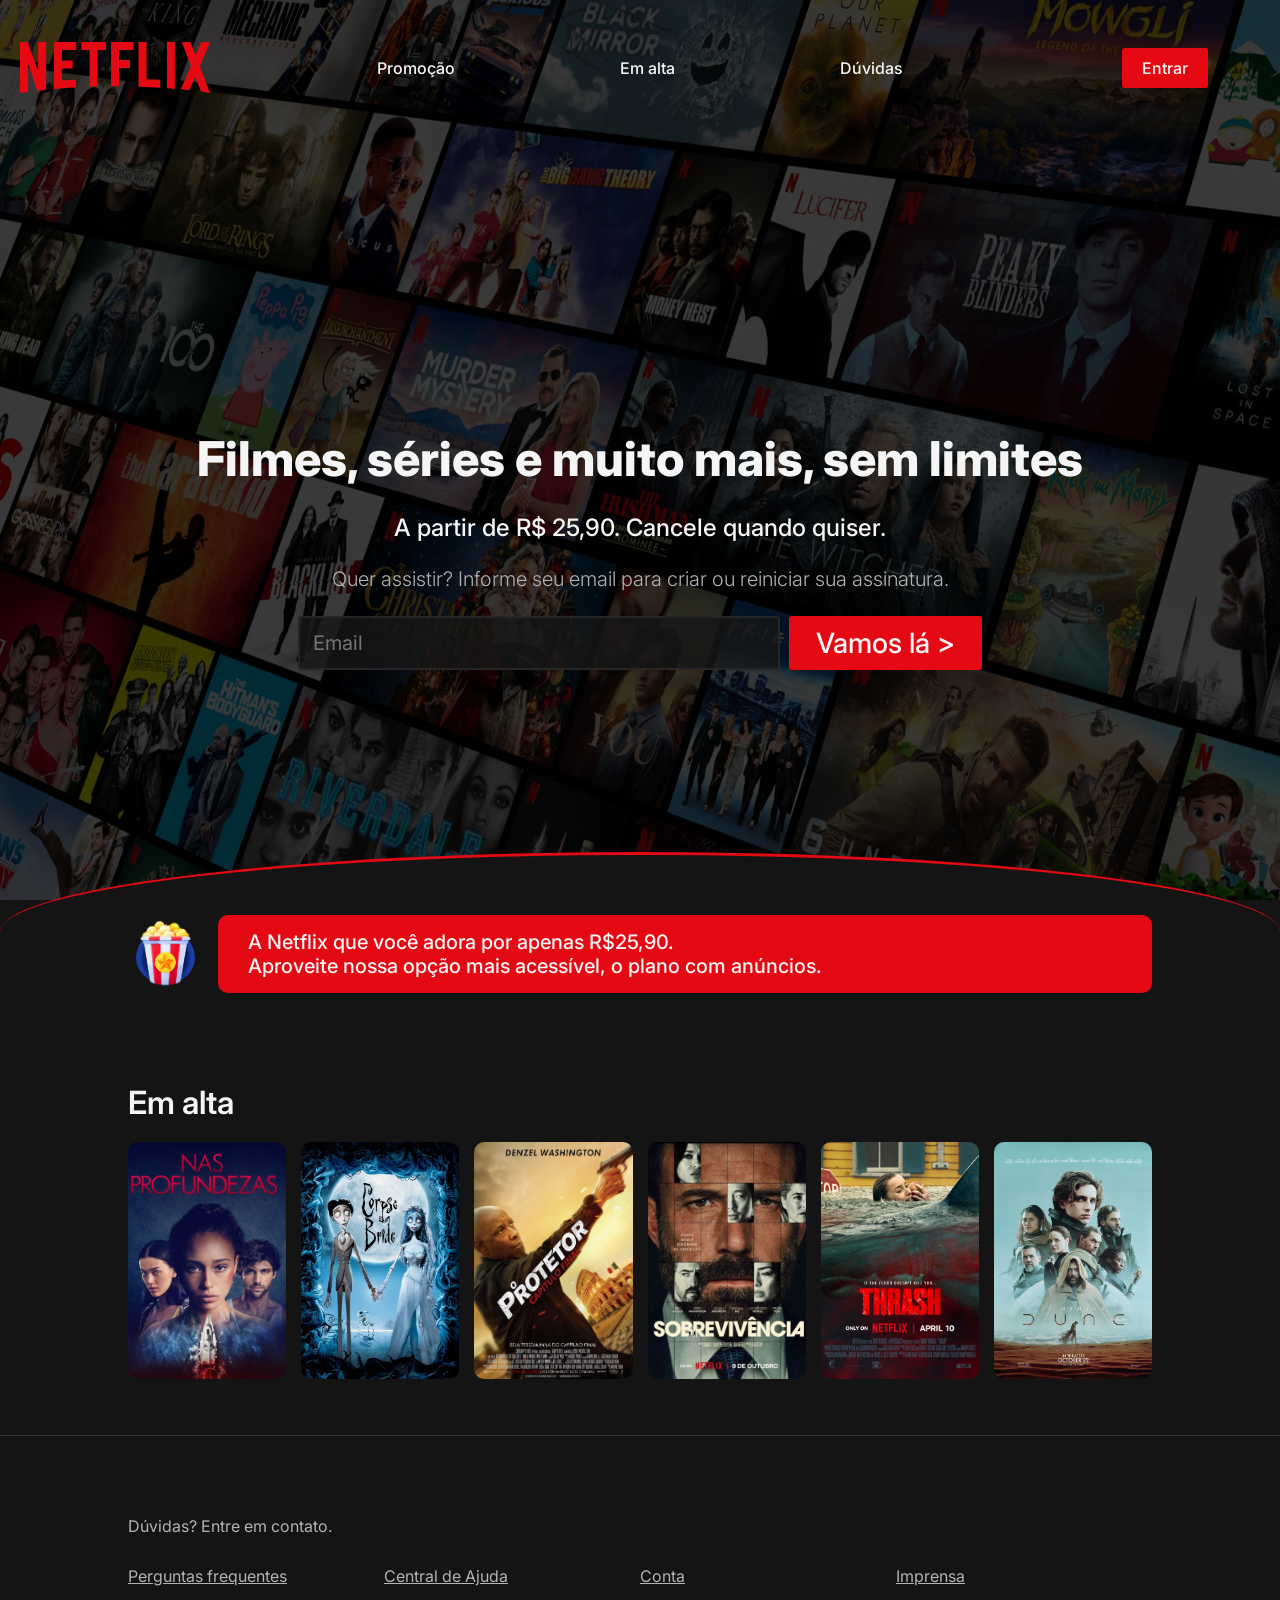
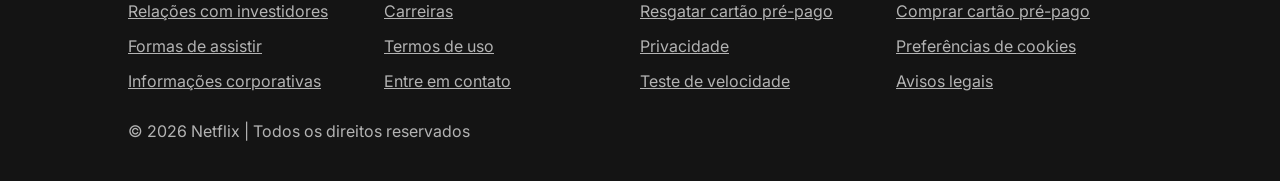
==== commit e6f547ac: "feat: revisão da wtach e details" ====
--- a/index.html
+++ b/index.html
@@ -4,8 +4,7 @@
 <head>
     <meta charset="UTF-8" />
     <meta name="viewport" content="width=device-width, initial-scale=1.0" />
-    <link rel="stylesheet" href="css/elements.css" />
-    <link rel="stylesheet" href="css/style.css" />
+    <link rel="stylesheet" href="css/index.css" />
     <link rel="preconnect" href="https://fonts.googleapis.com" />
     <link rel="preconnect" href="https://fonts.gstatic.com" crossorigin="" />
     <link
--- a/css/index.css
+++ b/css/index.css
@@ -0,0 +1,649 @@
+/* ===== 1. Reset e Base ===== */
+
+html {
+    /*   Estilos   */
+    scroll-behavior: smooth;
+    /* Rolagem suave */
+
+}
+
+* {
+    /*  Dimensões  */
+    margin: 0;
+    padding: 0;
+    box-sizing: border-box;
+}
+
+body {
+    /*  Dimensões  */
+    min-height: 100vh;
+    /*  Textos  */
+    font-family: "Inter", sans-serif;
+    font-optical-sizing: auto;
+    color: #F5F5F5;
+    /*  Estilos  */
+    background-color: rgba(20, 20, 20, 1);
+    background-image: linear-gradient(rgba(0, 0, 0, 0.7), rgba(0, 0, 0, 0.7)), url(../assets/images/imagem-fundo-principal.jpg);
+    background-size: 100% 100vh;
+    background-position: top;
+    background-repeat: no-repeat;
+}
+
+main {
+    /*  Dimensões  */
+    margin-top: 32px;
+    margin-bottom: 32px;
+}
+
+a {
+    /*  Textos  */
+    color: #F5F5F5;
+    text-decoration: none;
+}
+
+/* ===== 2. Tipografia ===== */
+
+.fonte-inter {
+    /*  Textos  */
+    font-family: "Inter", sans-serif;
+    font-optical-sizing: auto;
+    font-style: normal;
+}
+
+/* ===== 3. Header ===== */
+
+header {
+    /*  Dimensões  */
+    width: 100%;
+    height: 15vh;
+
+    /*  Posicionamento  */
+    display: flex;
+    flex-direction: row;
+    justify-content: space-between;
+    align-items: center;
+
+    /*  Estilos  */
+    background-color: transparent;
+
+}
+
+.logo-netflix {
+    /*  Dimensões  */
+    width: 18%;
+    height: 100%;
+    padding: 30px 20px;
+
+    /*  Posicionamento  */
+    display: flex;
+    justify-content: center;
+    align-items: center;
+
+    /*  Estilos  */
+    background-color: transparent;
+}
+
+.logo-netflix img {
+    /*  Dimensões  */
+    width: 100%;
+    height: 100%;
+    /*  Estilos  */
+    object-fit: contain;
+}
+
+.menu-de-navegacao {
+    /*  Dimensões  */
+    width: 54%;
+    height: 100%;
+
+    /*  Estilos  */
+    background-color: transparent;
+}
+
+.menu-de-navegacao ul {
+    /*  Dimensões  */
+    width: 100%;
+    height: 100%;
+
+    /*  Posicionamento  */
+    display: flex;
+    flex-direction: row;
+    justify-content: space-around;
+    align-items: center;
+
+    /*  Estilos  */
+    list-style: none;
+}
+
+.menu-de-navegacao a {
+    /*  Dimensões  */
+    padding: 10px;
+
+    /*  Posicionamento  */
+    display: block;
+
+    /*  Textos  */
+    text-decoration: none;
+    font-weight: 500;
+
+    /*  Estilos */
+    color: #F5F5F5;
+    border-radius: 3px;
+    transition: background-color 0.5s ease;
+}
+
+.menu-de-navegacao a:hover {
+    /*  Estilos  */
+    /*   Textos   */
+    color: #E50914;
+    background-color: #F5F5F5;
+}
+
+.entrar {
+    /*  Dimensões  */
+    width: 18%;
+    height: 100%;
+
+    /*  Posicionamento  */
+    display: flex;
+    justify-content: center;
+    align-items: center;
+
+    /*  Estilos  */
+    background-color: transparent;
+}
+
+.entrar a {
+    /*  Dimensões  */
+    padding: 10px 20px;
+
+    /*  Textos  */
+    text-decoration: none;
+    color: #F5F5F5;
+    font-weight: 500;
+
+    /*  Estilos  */
+    border-radius: 3px;
+
+    background-color: #E50914;
+    transition: background-color 0.5s ease;
+}
+
+.entrar a:hover {
+    /*   Estilos   */
+    background-color: #B80710;
+}
+
+/* ===== 4. Hero Section ===== */
+
+.hero-section {
+    /*  Dimensões  */
+    width: 80%;
+    min-height: 85vh;
+    margin: 0 10%;
+    padding: 50px 30px;
+
+    /*  Posicionamento  */
+    display: flex;
+    flex-direction: column;
+    justify-content: center;
+    align-items: center;
+    gap: 25px;
+}
+
+.hero-section h1 {
+    /*  Textos  */
+    font-size: 3rem;
+    color: #F5F5F5;
+    font-weight: 800;
+}
+
+.hero-section__preco {
+    /*  Textos  */
+    font-size: 1.5rem;
+    color: #F5F5F5;
+    font-weight: 500;
+}
+
+.hero-section__chamada {
+    /*  Textos  */
+    font-size: 1.25rem;
+    color: #B3B3B3;
+    font-weight: 300;
+}
+
+.login {
+    /*  Dimensões  */
+    width: 100%;
+    height: 15%;
+    max-width: 1000px;
+
+    /*  Posicionamento  */
+    display: flex;
+    flex-direction: row;
+    align-items: center;
+    justify-content: center;
+    gap: 1%;
+
+}
+
+.campo-email {
+    /*  Dimensões */
+    width: 50%;
+    height: 100%;
+    padding: 13px;
+
+    /*  Textos  */
+    font-family: "Inter", sans-serif;
+    font-optical-sizing: auto;
+    font-style: normal;
+    font-size: 1.25rem;
+    color: #F5F5F5;
+
+    /*  Estilos  */
+    background-color: rgba(23, 23, 23, 0.811);
+    border-radius: 3px;
+    border: solid 2px rgb(37, 37, 37);
+}
+
+.campo-botao {
+    /*  Dimensões */
+    width: 20%;
+    height: 100%;
+    padding: 10px;
+
+    /*  Textos  */
+    font-family: "Inter", sans-serif;
+    font-optical-sizing: auto;
+    font-style: normal;
+    font-size: 1.75em;
+    font-weight: 500;
+    text-align: center;
+    color: #F5F5F5;
+
+    /*  Estilos  */
+    background-color: #E50914;
+    border-radius: 3px;
+    border: none;
+    cursor: pointer;
+    transition: background-color 0.5s ease;
+}
+
+.campo-botao:hover {
+    /*   Estilos   */
+    background-color: #B80710;
+}
+
+/* ===== 5. Catálogo ===== */
+
+.catalogo {
+    /*  Dimensões  */
+    width: 100%;
+    height: 100%;
+    margin-top: -80px;
+    padding-top: 60px;
+
+    /*  Posicionamento  */
+    display: flex;
+    flex-direction: column;
+    align-items: center;
+    gap: 30px;
+
+    /*  Estilos  */
+    background-color: rgba(20, 20, 20, 1);
+    border-radius: 50% 50% 0 0 / 80px 80px 0 0;
+    border-top: 3px solid #E50914;
+}
+
+.promocao {
+    /*  Dimensões  */
+    width: 80%;
+    margin-bottom: 50px;
+
+    /*  Posicionamento  */
+    display: flex;
+    flex-direction: row;
+    justify-content: center;
+    align-items: center;
+    gap: 15px;
+
+    /*  Estilos  */
+    transition: transform 0.5s ease, background-color 0.5s ease;
+}
+
+.promocao:hover {
+    /*  Estilos  */
+    transform: scale(1.10);
+}
+
+.promocao:hover .promocao__preco {
+    /*   Estilos   */
+    background-color: #B80710;
+}
+
+.promocao__icon {
+    /*  Dimensões  */
+    width: 75px;
+    height: auto;
+    /*   Estilos   */
+    object-fit: contain;
+}
+
+.promocao__preco {
+    /*  Dimensões  */
+    /*   Posicionamento   */
+    flex: 1;
+    padding: 15px 30px;
+
+    /*  Textos  */
+    font-size: 1.25em;
+    font-weight: 500;
+    color: #F5F5F5;
+
+    /*  Estilos  */
+    transition: background-color 0.5s ease;
+    border-radius: 10px;
+    background-color: #E50914;
+}
+
+.filmes {
+    /*  Dimensões  */
+    width: 80%;
+
+    /*  Posicionamento  */
+    display: flex;
+    flex-direction: column;
+    gap: 10px;
+}
+
+.filmes h2 {
+    /*  Dimensões  */
+    padding: 10px 0;
+
+    /*  Textos  */
+    font-size: 2em;
+    font-weight: 600;
+    color: #F5F5F5;
+}
+
+.lista-filmes {
+    /*  Dimensões  */
+    width: 100%;
+    margin-bottom: 20px;
+
+    /*  Posicionamento  */
+    display: flex;
+    flex-direction: row;
+    gap: 15px;
+
+    /*  Estilos  */
+    list-style: none;
+    overflow-y: hidden;
+}
+
+.lista-filmes__filme {
+    /*  Posicionamento  */
+    flex: 1;
+    
+    /*  Estilos  */
+    border-radius: 10px;
+    transition: transform 0.5s ease, box-shadow 0.5s ease;
+}
+
+.lista-filmes__filme:hover {
+    /*  Estilos  */
+    transform: scale(1.1);
+    box-shadow: 0 10px 20px rgba(0, 0, 0, 0.5);
+}
+
+.lista-filmes__filme img {
+    /*  Dimensões  */
+    width: 100%;
+    aspect-ratio: 2 / 3;
+    /*  Estilos  */
+    object-fit: cover;
+    border-radius: 10px;
+}
+
+.lista-filmes::-webkit-scrollbar {
+    /* Dimensões */
+    height: 6px;
+}
+
+.lista-filmes::-webkit-scrollbar-thumb {
+    /* Dimensões */
+    background-color: #333;
+    border-radius: 3px;
+}
+
+/* ===== 6. Rodapé ===== */
+
+.rodape {
+    /*  Dimensões  */
+    width: 100%;
+    padding: 80px 10% 40px;
+    /*  Posicionamento  */
+    display: flex;
+    flex-direction: column;
+    gap: 30px;
+    /*  Estilos  */
+    background-color: #141414;
+    border-top: 1px solid #333;
+}
+
+.rodape__contato,
+.rodape__copyright {
+    /*  Textos  */
+    font-size: 1rem;
+    color: #B3B3B3;
+}
+
+.rodape__links {
+    /*  Dimensões  */
+    width: 100%;
+    /*  Posicionamento  */
+    display: flex;
+    flex-direction: row;
+    flex-wrap: wrap;
+    row-gap: 15px;
+    /*  Estilos  */
+    list-style: none;
+}
+
+.rodape__links li {
+    /*  Dimensões  */
+    width: 25%;
+}
+
+.rodape__links a {
+    /*  Textos  */
+    font-size: 1rem;
+    color: #B3B3B3;
+    text-decoration: underline;
+    /*  Estilos  */
+    transition: color 0.5s ease;
+}
+
+.rodape__links a:hover,
+.rodape__links a:focus-visible {
+    /*  Textos  */
+    color: #F5F5F5;
+}
+
+/* ===== 7. Responsividade — Mobile (max-width: 450px) ===== */
+
+@media (max-width: 450px) {
+
+    body {
+        /*   Estilos   */
+        background-size: auto 100vh;
+        background-position: center top;
+    }
+
+    header {
+        /*  Posicionamento  */
+        justify-content: space-around;
+
+    }
+
+    .logo-netflix {
+        padding: 0;
+    }
+
+    .menu-de-navegacao {
+        /*  Posicionamento  */
+        display: none;
+    }
+
+    .entrar a {
+        /*  Dimensões  */
+        padding: 10px 15px;
+    }
+
+    .hero-section {
+        /*  Dimensões  */
+        min-height: 65vh;
+        margin-top: 30px;
+        padding: 10px;
+
+        /*  Posicionamento  */
+        justify-content: start;
+    }
+
+    .hero-section h1 {
+        /*  Textos  */
+        font-size: 2.0rem;
+    }
+
+    .hero-section__preco {
+        /*  Textos  */
+        font-size: 1.0rem;
+    }
+
+    .hero-section__chamada {
+        /*  Textos  */
+        font-size: 1.0rem;
+    }
+
+    .login {
+        /*  Dimensões  */
+        padding: 10px;
+        width: 100%;
+
+        /*  Posicionamento  */
+        display: flex;
+        flex-direction: column;
+        gap: 20px;
+
+        /*  Estilos  */
+        background-color: rgba(23, 23, 23, 0.8);
+        border-radius: 5px;
+    }
+
+    .campo-email {
+        /*  Dimensões  */
+        width: 100%;
+
+        /*  Textos  */
+        font-size: 1rem;
+    }
+
+    .campo-botao {
+        /*  Dimensões  */
+        width: 100%;
+
+        /*  Textos  */
+        text-align: center;
+        font-size: 1rem;
+    }
+
+    .catalogo {
+        /*  Dimensões  */
+        margin-bottom: 80px;
+    }
+
+    .promocao {
+        /*  Dimensões  */
+        margin-bottom: 10px;
+    }
+
+    .promocao__icon {
+        /*  Dimensões  */
+        width: 20%;
+    }
+
+    .promocao__preco {
+        /*  Dimensões  */
+        padding: 10px;
+        width: 70%;
+    }
+
+    .promocao__preco p {
+        /*  Textos  */
+        font-size: 0.75rem;
+    }
+
+    .lista-filmes {
+        /*  Posicionamento  */
+        overflow-x: auto;
+    }
+
+    .filmes {
+        /*  Dimensões  */
+        height: 100%;
+    }
+
+    .lista-filmes__filme:hover {
+        /*  Estilos  */
+        transform: none;
+    }
+
+    .rodape {
+        /*  Dimensões  */
+        padding: 40px 5%;
+        /*  Posicionamento  */
+        gap: 20px;
+    }
+
+    .rodape__links li {
+        /*  Dimensões  */
+        width: 50%;
+    }
+
+    .rodape__links a {
+        /*  Textos  */
+        font-size: 0.8rem;
+        text-decoration: none;
+    }
+
+}
+
+/* ===== 8. Responsividade — Tablet (768px – 1024px) ===== */
+
+@media (min-width: 768px) and (max-width: 1024px) {
+    .menu-de-navegacao a {
+        /*  Dimensões  */
+        padding: 12px;
+
+        /*  Textos  */
+        font-size: 1.125rem;
+    }
+
+    .entrar a {
+        /*  Dimensões  */
+        padding: 12px 24px;
+
+        /*  Textos  */
+        font-size: 1.125rem;
+    }
+
+    .campo-botao {
+        /*  Dimensões  */
+        width: 25%;
+    }
+
+    .lista-filmes__filme:hover {
+        /*  Estilos  */
+        transform: none;
+    }
+}
